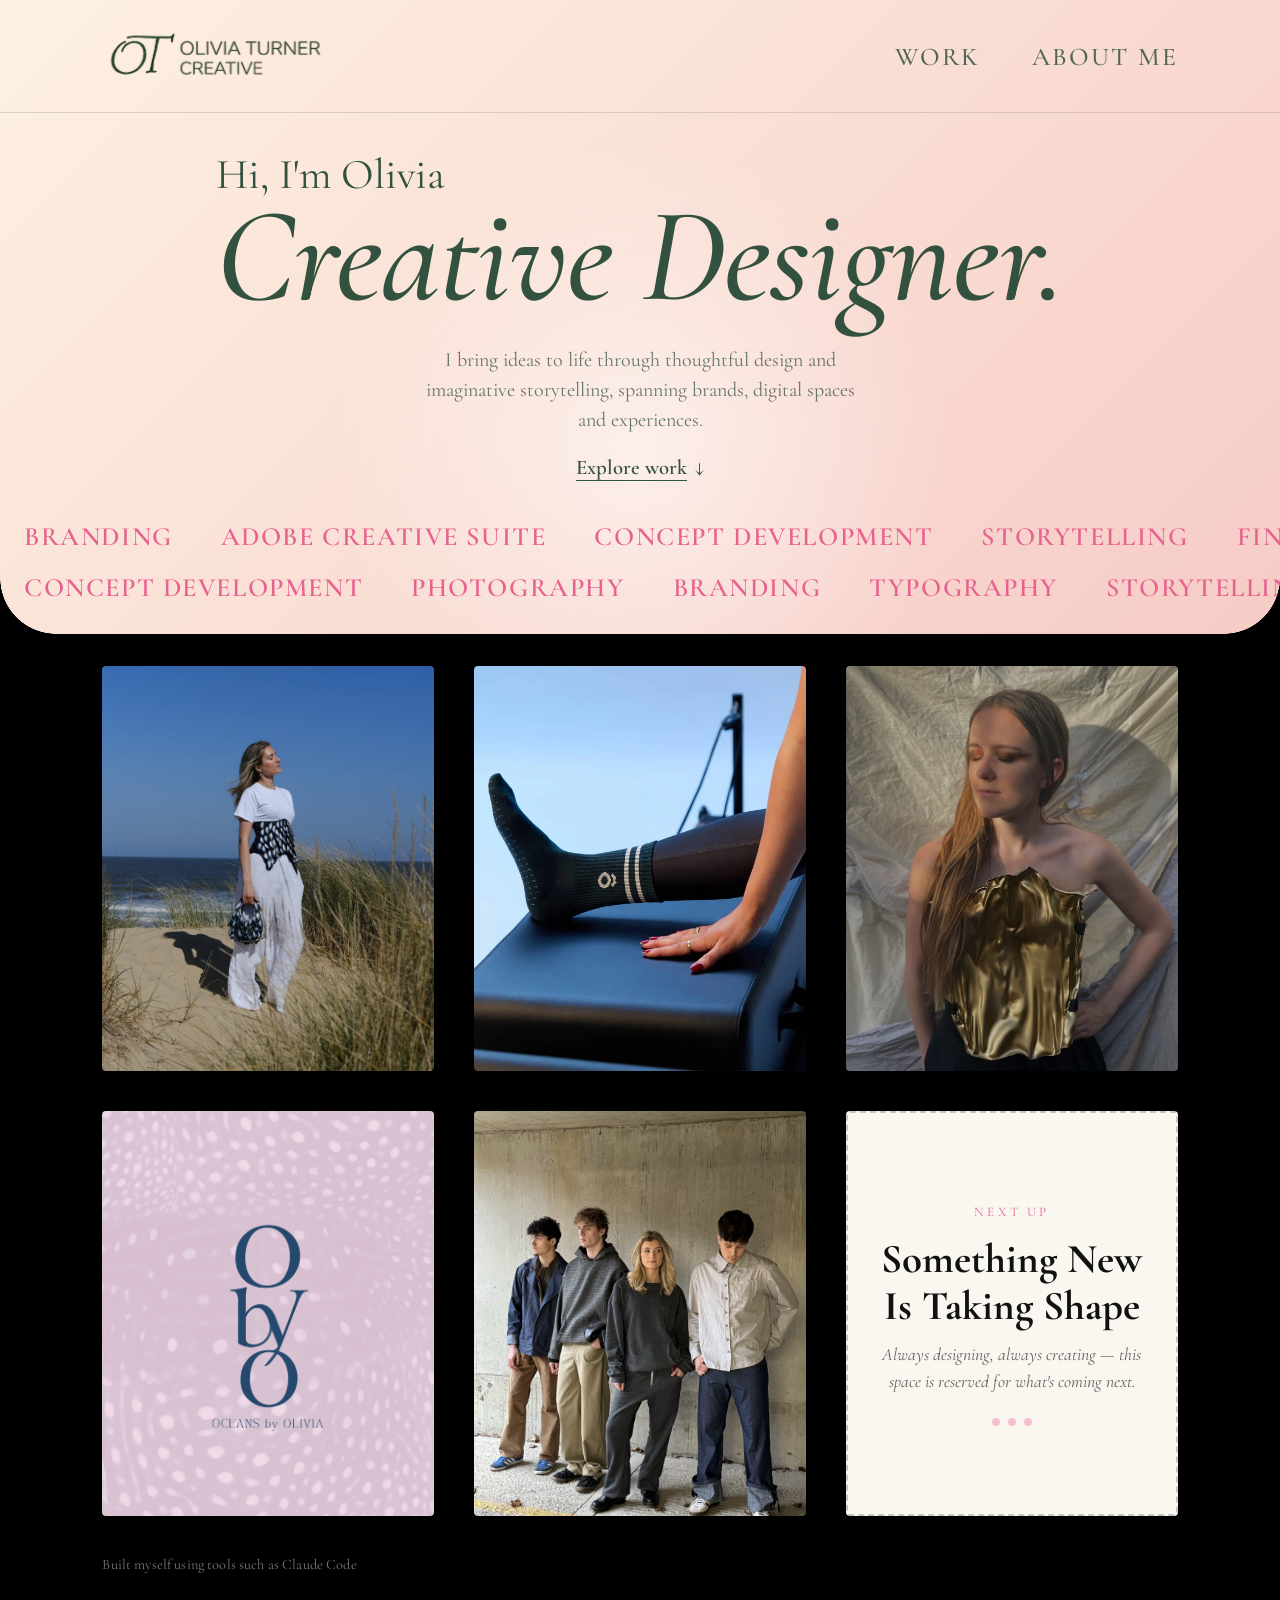
==== index.html @ 7ba1b846 "Tighten homepage spacing so the first row of work shows on load Hero sizes to its content instead of" ====
<!DOCTYPE html>
<html lang="en">
<head>
  <meta charset="UTF-8" />
  <meta name="viewport" content="width=device-width, initial-scale=1.0" />
  <title>Olivia Turner - Portfolio</title>
  <link rel="preconnect" href="https://fonts.googleapis.com" />
  <link rel="preconnect" href="https://fonts.gstatic.com" crossorigin />
  <link
    href="https://fonts.googleapis.com/css2?family=Cormorant+Garamond:ital,wght@0,400;0,500;0,600;1,500&display=swap"
    rel="stylesheet"
  />
  <link rel="stylesheet" href="css/style.css" />
</head>
<body>

  <div class="bg-glow" aria-hidden="true"></div>

  <header class="site-header">
    <img class="site-logo" src="logo.png" alt="Olivia Turner" />
    <nav class="site-nav">
      <a href="#projects">Work</a>
      <a href="about.html">About Me</a>
    </nav>
  </header>

  <section class="bio">
    <div class="bio-heading">
      <h2 class="bio-eyebrow">Hi, I'm Olivia</h2>
      <h1 class="bio-name">Creative Designer.</h1>
    </div>
    <p class="bio-text">
      I bring ideas to life through thoughtful design and imaginative
      storytelling, spanning brands, digital spaces and experiences.
    </p>
    <a class="bio-cta" href="#projects">
      <span class="bio-cta-label">Explore work</span>
      <span class="bio-cta-arrow" aria-hidden="true">↓</span>
    </a>
  </section>

  <section class="marquee-group" aria-hidden="true">
    <div class="marquee">
      <div class="marquee-track">
        <span>Branding</span>
        <span>Adobe Creative Suite</span>
        <span>Concept Development</span>
        <span>Storytelling</span>
        <span>Fine Art</span>
        <span>Graphic Design</span>
        <span>Photography</span>
        <span>AI Creative Tools</span>
        <span>Content Creation</span>
        <span>Typography</span>
      </div>
    </div>
    <div class="marquee">
      <div class="marquee-track marquee-track--reverse">
        <span>Concept Development</span>
        <span>Photography</span>
        <span>Branding</span>
        <span>Typography</span>
        <span>Storytelling</span>
        <span>Adobe Creative Suite</span>
        <span>Fine Art</span>
        <span>Content Creation</span>
        <span>Graphic Design</span>
        <span>AI Creative Tools</span>
      </div>
    </div>
  </section>

  <div class="dark-section">
    <section class="projects" id="projects">
      <button class="project-card" data-project="one">
        <div class="project-media cover-image" style="background-image: url('project_1_guardians_of_the_ocean/to_use/thumbnail.JPEG')"></div>
        <div class="project-card-info">
          <h2>Guardians of the Ocean</h2>
          <p class="project-card-tags">Fashion Design <span>Sustainable Materials</span></p>
        </div>
      </button>

      <button class="project-card" data-project="two">
        <div class="project-media cover-image" style="background-image: url('project_2_fold/photo-reformer.jpg')"></div>
        <div class="project-card-info">
          <h2>FÔLD</h2>
          <p class="project-card-tags">Branding <span>Product Design</span></p>
        </div>
      </button>

      <button class="project-card" data-project="three">
        <div class="project-media cover-image" style="background-image: url('Project 3 (Future of Femininity)/thumb.jpeg')"></div>
        <div class="project-card-info">
          <h2>Future of Femininity</h2>
          <p class="project-card-tags">Fashion Design <span>Innovation</span></p>
        </div>
      </button>

      <button class="project-card" data-project="four">
        <div class="project-media cover-image" style="background-image: url('Project 4 (OCEANS by OLIVIA)/Black and White Modern Initials Business Card - 1.png')"></div>
        <div class="project-card-info">
          <h2>OCEANS by OLIVIA</h2>
          <p class="project-card-tags">Branding <span>Marketing</span></p>
        </div>
      </button>

      <button class="project-card" data-project="five">
        <div class="project-media cover-image" style="background-image: url('Project 5 (Universal Works)/7.jpg')"></div>
        <div class="project-card-info">
          <h2>Universal Works</h2>
          <p class="project-card-tags">Collaboration <span>Menswear</span></p>
        </div>
      </button>

      <!-- Non-clickable teaser: signals new work is always on the way. -->
      <div class="project-card project-card--soon" aria-label="A new project is on the way">
        <div class="project-media project-soon-media">
          <div class="project-soon-content">
            <span class="project-soon-eyebrow">Next Up</span>
            <h2>Something New Is Taking Shape</h2>
            <p>Always designing, always creating — this space is reserved for what's coming next.</p>
            <div class="project-soon-dots" aria-hidden="true"><span></span><span></span><span></span></div>
          </div>
        </div>
      </div>
    </section>

    <p class="built-credit">Built myself using tools such as Claude Code</p>
  </div>

  <div class="case-study" id="modalOverlay" role="dialog" aria-modal="true" aria-labelledby="modalTitle">
    <div class="case-topbar">
      <a class="case-logo-link" href="#" id="caseLogoHome" aria-label="Back to homepage">
        <img class="case-logo" src="logo.png" alt="Olivia Turner" />
      </a>
      <div class="case-topbar-right">
        <nav class="site-nav">
          <a href="#projects" id="caseNavWork">Work</a>
          <a href="about.html" id="caseNavContact">About Me</a>
        </nav>
      </div>
    </div>

    <div class="case-scroll">
      <div class="case-hero" id="modalHero"></div>

      <div class="case-header">
        <h2 id="modalTitle"></h2>
        <p class="case-meta" id="modalMeta"></p>
        <p class="case-overview" id="modalDescription"></p>
      </div>

      <div class="case-gallery" id="modalGallery"></div>

      <div class="case-sections" id="caseSections"></div>

      <div class="case-story" id="caseStory"></div>
    </div>
  </div>

  <div class="lightbox" id="lightbox">
    <button class="lightbox-close" id="lightboxClose" aria-label="Close image">&times;</button>
    <button class="lightbox-nav lightbox-prev" id="lightboxPrev" aria-label="Previous image">&#8249;</button>
    <img class="lightbox-img" id="lightboxImg" src="" alt="" />
    <button class="lightbox-nav lightbox-next" id="lightboxNext" aria-label="Next image">&#8250;</button>
  </div>

  <script src="js/main.js"></script>
</body>
</html>
---- css/style.css ----
:root {
  --bg-start: #fdf1e2;
  --bg-end: #f5c6c2;
  --bg: #fbe3da;
  --fg: #33513f;
  --muted: #8a9182;
  --accent: #33513f;
  --marquee-color: #e8628f;
  --card-bg: #fffdf9;
  --about-line: #c96ca4; /* matched to the pink shorts in me.JPEG */
}

* {
  box-sizing: border-box;
}

html {
  scroll-behavior: smooth;
}

body {
  margin: 0;
  padding: 0;
  background: linear-gradient(135deg, var(--bg-start), var(--bg-end)) fixed;
  color: var(--fg);
  font-family: "Cormorant Garamond", "Times New Roman", Georgia, serif;
  position: relative;
  overflow-x: hidden;
}

/* Reactive background glow */
.bg-glow {
  position: fixed;
  inset: 0;
  z-index: -1;
  pointer-events: none;
  background: radial-gradient(
    38vw circle at var(--mx, 50%) var(--my, 35%),
    rgba(255, 255, 255, 0.55),
    rgba(255, 255, 255, 0) 65%
  );
}

/* Header */
.site-header {
  display: flex;
  align-items: center;
  justify-content: space-between;
  padding: 1.5rem 8vw;
  border-bottom: 1px solid rgba(51, 81, 63, 0.18);
}

.site-logo {
  height: 4rem;
  width: auto;
  display: block;
  mix-blend-mode: multiply;
}

.site-nav {
  display: flex;
  align-items: center;
  gap: 3.25rem;
}

.site-nav a {
  color: var(--fg);
  text-decoration: none;
  font-size: 1.6rem;
  font-weight: 500;
  letter-spacing: 0.08em;
  text-transform: uppercase;
  opacity: 0.85;
  transition: opacity 0.2s ease;
}

.site-nav a:hover {
  opacity: 1;
}

/* Bio */
/* Sized to its content (not the full screen) so the work shows up sooner */
.bio {
  display: flex;
  flex-direction: column;
  align-items: center;
  text-align: center;
  padding: clamp(1.5rem, 4vh, 3rem) 8vw clamp(1.5rem, 3.5vh, 2.5rem);
}

.bio-heading {
  display: inline-flex;
  flex-direction: column;
  align-items: flex-start;
  text-align: left;
}

.bio-eyebrow {
  margin: 0;
  font-size: clamp(1.82rem, 3.64vw, 2.66rem);
  font-weight: 400;
  color: var(--fg);
}

.bio-name {
  font-size: clamp(4.5rem, min(10.5vw, 15vh), 11rem);
  font-weight: 500;
  font-style: italic;
  line-height: 0.95;
  letter-spacing: -0.01em;
  margin: -0.05em 0 0.5rem;
  color: var(--fg);
}

.bio-text {
  max-width: 46ch;
  font-size: 1.25rem;
  line-height: 1.5;
  color: var(--fg);
  opacity: 0.75;
  margin: 1rem auto 0;
}

/* "Explore work ↓" — underlined jump link down to the project grid */
.bio-cta {
  display: inline-flex;
  align-items: center;
  gap: 0.5rem;
  margin-top: 1.25rem;
  font-size: 1.3rem;
  font-weight: 600;
  color: var(--fg);
  text-decoration: none;
}

.bio-cta-label {
  text-decoration: underline;
  text-decoration-thickness: 1px;
  text-underline-offset: 0.3em;
}

.bio-cta-arrow {
  animation: arrow-bounce 2s ease-in-out infinite;
}

@keyframes arrow-bounce {
  0%, 100% {
    transform: translateY(0);
  }
  50% {
    transform: translateY(6px);
  }
}

.bio-cta:hover .bio-cta-label {
  text-decoration-thickness: 2px;
}

/* Marquee */
/* Sits above the dark section's corner pieces so the words stay on top */
.marquee-group {
  position: relative;
  z-index: 2;
  padding-bottom: 1.25rem;
}

.marquee {
  overflow: hidden;
  white-space: nowrap;
  padding: 0.6rem 0;
}

.marquee-track {
  display: inline-flex;
  width: max-content;
  animation: marquee 38s linear infinite;
}

.marquee-track--reverse {
  animation-name: marquee;
  animation-duration: 44s;
  animation-direction: reverse;
}

.marquee-track span {
  font-size: clamp(1.25rem, 2.2vw, 1.65rem);
  font-weight: 600;
  letter-spacing: 0.06em;
  text-transform: uppercase;
  padding: 0 1.5rem;
  color: var(--marquee-color);
}

.marquee-track span:not(:last-child)::after {
  display: none;
}

@keyframes marquee {
  from {
    transform: translateX(0);
  }
  to {
    transform: translateX(-50%);
  }
}

/* Dark section (everything beneath the marquee) */
.dark-section {
  --cap-radius: 56px;
  position: relative;
  background: #000;
  color: #f5f2ec;
}

/* Two black corner pieces just above the dark section give the pink area
   rounded bottom corners. The pink is the page background showing through,
   so there's no seam against the cursor glow. */
.dark-section::before,
.dark-section::after {
  content: "";
  position: absolute;
  top: calc(-1 * var(--cap-radius));
  width: var(--cap-radius);
  height: var(--cap-radius);
  pointer-events: none;
}

.dark-section::before {
  left: 0;
  background: radial-gradient(circle at 100% 0, transparent calc(var(--cap-radius) - 0.5px), #000 var(--cap-radius));
}

.dark-section::after {
  right: 0;
  background: radial-gradient(circle at 0 0, transparent calc(var(--cap-radius) - 0.5px), #000 var(--cap-radius));
}

/* Projects */
.projects {
  display: grid;
  grid-template-columns: repeat(3, 1fr);
  gap: 2.5rem;
  padding: 2rem 8vw 5rem;
}

/* Small credit line under the project grid (grid sits on a dark section) */
.built-credit {
  margin: -2.5rem 0 0;
  padding: 0 8vw 4rem;
  font-size: 0.9rem;
  letter-spacing: 0.01em;
  color: rgba(245, 242, 236, 0.5);
}

.project-card {
  appearance: none;
  background: none;
  border: none;
  padding: 0;
  font: inherit;
  color: inherit;
  text-align: left;
  cursor: pointer;
  position: relative;
}

.project-media {
  position: relative;
  height: 45vh;
  border-radius: 4px;
  overflow: hidden;
  transition: transform 0.3s ease;
}

.project-media::after {
  content: "";
  position: absolute;
  inset: 0;
  background: rgba(0, 0, 0, 0.5);
  opacity: 0;
  transition: opacity 0.3s ease;
}

.project-card:hover .project-media {
  transform: scale(1.02);
}

.project-card:hover .project-media::after {
  opacity: 1;
}

.project-card-info {
  position: absolute;
  inset: 0;
  display: flex;
  flex-direction: column;
  align-items: center;
  justify-content: center;
  text-align: center;
  padding: 1.5rem;
  opacity: 0;
  transform: translateY(10px);
  transition: opacity 0.3s ease, transform 0.3s ease;
  pointer-events: none;
}

.project-card:hover .project-card-info {
  opacity: 1;
  transform: translateY(0);
}

/* Touch devices (no mouse to hover, e.g. phones): the title + tags can't be
   revealed on hover, so show them — and their dark scrim — permanently. */
@media (hover: none) {
  .project-media::after {
    opacity: 1;
  }
  .project-card-info {
    opacity: 1;
    transform: translateY(0);
  }
}

.project-card-info h2 {
  margin: 0;
  font-size: clamp(1.8rem, 3.2vw, 2.6rem);
  line-height: 1.15;
  color: #fff;
}

.project-card-tags {
  margin: 0.6rem 0 0;
  font-size: 1.05rem;
  font-style: italic;
  color: rgba(255, 255, 255, 0.85);
}

.project-card-tags span {
  margin-left: 1.5rem;
}

.placeholder-media {
  background: repeating-linear-gradient(
    45deg,
    #1c1c1c,
    #1c1c1c 12px,
    #262626 12px,
    #262626 24px
  );
}

.cover-image {
  background-size: cover;
  background-position: center;
}

/* "Coming soon" teaser card — not clickable, always shows its message. */
.project-card--soon {
  cursor: default;
}

.project-soon-media {
  display: flex;
  align-items: center;
  justify-content: center;
  text-align: center;
  padding: 2rem;
  background: #faf6f0;
  border: 2px dashed rgba(0, 0, 0, 0.2);
}

/* Neutralise the hover behaviours the other cards use. */
.project-card--soon:hover .project-media {
  transform: none;
}
.project-soon-media::after {
  display: none;
}

.project-soon-content {
  max-width: 24rem;
}

.project-soon-eyebrow {
  display: inline-block;
  font-size: 0.82rem;
  letter-spacing: 0.24em;
  text-transform: uppercase;
  color: var(--marquee-color);
  margin-bottom: 1rem;
}

.project-soon-media h2 {
  margin: 0 0 0.75rem;
  font-size: clamp(1.8rem, 3.2vw, 2.6rem);
  line-height: 1.15;
  color: #111;
}

.project-soon-media p {
  margin: 0;
  font-size: 1.1rem;
  font-style: italic;
  line-height: 1.5;
  color: rgba(0, 0, 0, 0.6);
}

/* Gentle pulsing dots — a quiet "in progress" cue. */
.project-soon-dots {
  display: flex;
  justify-content: center;
  gap: 0.5rem;
  margin-top: 1.4rem;
}

.project-soon-dots span {
  width: 8px;
  height: 8px;
  border-radius: 50%;
  background: var(--marquee-color);
  opacity: 0.35;
  animation: soon-pulse 1.4s ease-in-out infinite;
}

.project-soon-dots span:nth-child(2) {
  animation-delay: 0.2s;
}
.project-soon-dots span:nth-child(3) {
  animation-delay: 0.4s;
}

@keyframes soon-pulse {
  0%,
  100% {
    opacity: 0.3;
    transform: translateY(0);
  }
  50% {
    opacity: 1;
    transform: translateY(-3px);
  }
}

/* Contact */
.contact {
  padding: 6rem 8vw 8rem;
}

.contact h2 {
  font-size: 1rem;
  text-transform: uppercase;
  letter-spacing: 0.1em;
  color: rgba(245, 242, 236, 0.6);
  margin: 0 0 1.5rem;
}

.contact-link {
  font-size: clamp(2rem, 6vw, 4rem);
  color: #fff;
  text-decoration: none;
  border-bottom: 2px solid #fff;
}

/* Case study (project detail takeover) */
.case-study {
  position: fixed;
  inset: 0;
  background: #000;
  z-index: 100;
  opacity: 0;
  visibility: hidden;
  transition: opacity 0.35s ease;
}

.case-study.open {
  opacity: 1;
  visibility: visible;
}

.case-scroll {
  height: 100%;
  overflow-y: auto;
  padding-top: 7.5rem;
  color: #f5f2ec;
}

.case-topbar {
  position: fixed;
  top: 0;
  left: 0;
  right: 0;
  display: flex;
  align-items: center;
  justify-content: space-between;
  padding: 1.5rem 8vw;
  background: rgba(0, 0, 0, 0.85);
  backdrop-filter: blur(6px);
  border-bottom: 1px solid rgba(245, 242, 236, 0.15);
  z-index: 10;
}

.case-logo-link {
  display: block;
  line-height: 0;
  cursor: pointer;
  transition: opacity 0.25s ease;
}

.case-logo-link:hover {
  opacity: 0.75;
}

.case-logo {
  height: 4rem;
  width: auto;
  display: block;
  filter: invert(1) brightness(1.6);
}

.case-topbar-right {
  display: flex;
  align-items: center;
  gap: 2rem;
}

.case-topbar .site-nav a {
  color: #f5f2ec;
}

.case-hero {
  height: 70vh;
  background-size: cover;
  background-position: center;
  transform: scale(1.06);
  transition: transform 1.1s ease;
}

.case-study.open .case-hero {
  transform: scale(1);
}

.case-header {
  max-width: 68ch;
  padding: 3.5rem 8vw 2.5rem;
}

.case-header h2 {
  font-size: clamp(2rem, 5vw, 3.25rem);
  margin: 0 0 0.75rem;
  letter-spacing: -0.01em;
  color: #f5f2ec;
}

.case-meta {
  margin: 0 0 1.5rem;
  font-size: 0.8rem;
  text-transform: uppercase;
  letter-spacing: 0.1em;
  color: rgba(245, 242, 236, 0.6);
}

.case-overview {
  margin: 0;
  font-size: 1.15rem;
  line-height: 1.6;
  color: rgba(245, 242, 236, 0.75);
}

/* Story layout (art-directed project breakdown) */
.case-story {
  padding: 0 8vw 6rem;
}

.case-story-row {
  margin-bottom: 2.5rem;
}

.case-story-row img {
  display: block;
  width: 100%;
  height: 100%;
  object-fit: cover;
  cursor: zoom-in;
}

.case-arch {
  border-radius: 32px;
  overflow: hidden;
}

/* Round the image itself too, so the arched corners stay visible even when an
   image is scaled down with `zoom` (a transform that insets the image inside
   its wrapper, leaving the wrapper's rounded corners in the empty margin). */
.case-arch img {
  border-radius: 32px;
}

/* Row: intro (title + tags + text on the left, image on the right) */
.case-story-intro {
  display: grid;
  grid-template-columns: 1fr 1.1fr;
  gap: 4vw;
  align-items: stretch;
  padding-top: 1.5rem;
}

.case-story-intro-text {
  display: flex;
  flex-direction: column;
  justify-content: space-between;
  height: 100%;
}

.case-story-intro-text h2 {
  font-size: clamp(2.7rem, 6.1vw, 4.4rem);
  margin: 0 0 1.25rem;
  letter-spacing: -0.01em;
  color: #f5f2ec;
}

.case-tags {
  display: flex;
  flex-wrap: wrap;
  gap: 0.75rem;
  margin-bottom: 1.5rem;
}

.case-tag {
  padding: 0.4rem 1.1rem;
  font-size: 0.85rem;
  border: 1px solid rgba(245, 242, 236, 0.4);
  border-radius: 999px;
  color: rgba(245, 242, 236, 0.85);
}

.case-story-intro-text p {
  margin: 0 0 1.5rem;
  font-size: 1.5rem;
  line-height: 1.6;
  color: rgba(245, 242, 236, 0.7);
}

.case-story-intro-text-bold {
  font-weight: 700;
  color: rgba(245, 242, 236, 0.9) !important;
}

/* Hero image stretches to exactly match the text column's height, so the
   title lines up with the top of the image and the last paragraph lines up
   with the bottom — consistent on every screen size and both projects. */
.case-story-intro-image {
  position: relative;
  align-self: stretch;
  min-height: 55vh;
}

.case-story-intro-image > a {
  position: absolute;
  inset: 0;
  display: block;
}

/* Row: pair (two images side by side) */
.case-story-pair {
  display: grid;
  grid-template-columns: 1fr 1fr;
  gap: 1.5rem;
}

.case-story-pair > div {
  height: 55vh;
}

.case-story-pair--tall > div {
  height: auto;
  aspect-ratio: 3 / 4;
}

/* Row: solo landscape image */
.case-story-solo {
  height: 60vh;
}

/* Row: flexible multi-column layout. Images size to their natural aspect and
   the columns top-align, so there's no letterbox/blank space and every column's
   top edge lines up. Match two images' heights by tuning their column "flex". */
.case-story-columns {
  display: grid;
  gap: 1.5rem;
  align-items: start;
}

.case-story-col {
  display: flex;
  flex-direction: column;
  gap: 1.5rem;
}

.case-story-col-cell > a {
  height: auto !important; /* override buildStoryImage's inline height:100% */
}

.case-story-columns .case-story-col-cell img {
  height: auto; /* natural aspect — no cover-crop, no letterboxing */
  object-fit: contain;
}

.case-story-col-text-wrap {
  flex: 1;
  display: flex;
  align-items: center;
  justify-content: center;
}

.case-story-col-text {
  margin: 0;
  padding: 0 0.25rem;
  text-align: center;
  font-size: 1.05rem;
  line-height: 1.7;
  color: rgba(245, 242, 236, 0.6);
}

/* Row: feature (explanatory text on the left, one important image on the
   right shown large at its natural aspect, text vertically centred beside it) */
.case-story-feature {
  display: grid;
  grid-template-columns: 1fr 1.1fr;
  gap: 4vw;
  align-items: center;
}

.case-story-feature-text {
  display: flex;
  flex-direction: column;
  gap: 1.25rem;
}

.case-story-feature-heading {
  font-size: clamp(1.6rem, 2.6vw, 2.3rem);
  line-height: 1.15;
  letter-spacing: -0.01em;
  color: #f5f2ec;
  margin: 0;
}

.case-story-feature-text p {
  font-size: 1.3rem;
  line-height: 1.6;
  color: rgba(245, 242, 236, 0.7);
  margin: 0;
}

.case-story-feature-image > a {
  display: block;
  height: auto !important; /* natural aspect, not the forced 100% */
}

.case-story-feature .case-story-feature-image img {
  height: auto;
  object-fit: contain;
}

/* Row: filler text spacer */
.case-story-text {
  max-width: 90ch;
  margin: 4rem auto;
  padding: 0 2rem;
  text-align: center;
  font-size: 1.2rem;
  font-style: italic;
  line-height: 1.7;
  color: rgba(245, 242, 236, 0.6);
}

.case-story-link {
  color: #e8628f;
  text-decoration: none;
  border-bottom: 1px solid rgba(232, 98, 143, 0.5);
  padding-bottom: 2px;
  font-style: normal;
  transition: color 0.2s ease, border-color 0.2s ease;
}

.case-story-link:visited {
  color: #e8628f;
}

.case-story-link:hover {
  color: #f083a6;
  border-color: #f083a6;
}

/* Row: inline, responsive YouTube embed */
.case-story-embed {
  display: flex;
  justify-content: center;
}

.case-embed-frame {
  position: relative;
  width: 100%;
  max-width: 960px;
  aspect-ratio: 16 / 9;
}

.case-embed-frame iframe {
  position: absolute;
  inset: 0;
  width: 100%;
  height: 100%;
  border: 0;
  display: block;
}

/* Row: looping video with its black background blended out to transparent */
.case-story-video {
  position: relative;
  display: flex;
  justify-content: center;
}

.case-story-video video {
  position: relative;
  z-index: 1;
  display: block;
  width: 100%;
  max-width: 495px;
  height: auto;
}

/* Decorative reformer springs in the blank space either side of the phone */
.case-story-springs {
  position: absolute;
  top: 0;
  bottom: 0;
  display: flex;
  flex-direction: column;
  justify-content: center;
  align-items: center;
  gap: 2.4rem;
  color: #f5f2ec;
  pointer-events: none;
  overflow: hidden;
}
.case-story-springs--left {
  left: 0;
  right: calc(50% + 275px);
}
.case-story-springs--right {
  right: 0;
  left: calc(50% + 275px);
}
.case-story-springs .spring {
  opacity: 0.15;
  animation: spring-breathe 6.5s ease-in-out infinite;
}
/* springs reach toward the phone: left ones grow rightward, right ones leftward */
.case-story-springs--left .spring {
  transform-origin: right center;
}
.case-story-springs--right .spring {
  transform-origin: left center;
}
@keyframes spring-breathe {
  0%,
  100% {
    transform: scaleX(0.9);
    opacity: 0.12;
  }
  50% {
    transform: scaleX(1.12);
    opacity: 0.2;
  }
}
@media (max-width: 860px) {
  .case-story-springs {
    display: none;
  }
}
@media (prefers-reduced-motion: reduce) {
  .case-story-springs .spring {
    animation: none;
  }
}

.case-gallery {
  display: grid;
  grid-template-columns: repeat(6, 1fr);
  grid-auto-rows: 12vw;
  gap: 0.75rem;
  padding: 0 8vw 6rem;
}

.case-gallery a {
  display: block;
  overflow: hidden;
  border-radius: 4px;
}

.case-gallery img {
  width: 100%;
  height: 100%;
  object-fit: cover;
  display: block;
  cursor: zoom-in;
  transition: transform 0.4s ease;
}

.case-gallery a:hover img {
  transform: scale(1.05);
}

.case-gallery a:nth-child(6n + 1) {
  grid-column: span 4;
  grid-row: span 2;
}

.case-gallery a:nth-child(6n + 2) {
  grid-column: span 2;
  grid-row: span 1;
}

.case-gallery a:nth-child(6n + 3) {
  grid-column: span 2;
  grid-row: span 1;
}

.case-gallery a:nth-child(6n + 4) {
  grid-column: span 3;
  grid-row: span 1;
}

.case-gallery a:nth-child(6n + 5) {
  grid-column: span 3;
  grid-row: span 2;
}

.case-gallery a:nth-child(6n + 6) {
  grid-column: span 6;
  grid-row: span 1;
}

/* Showcase sections (bento-style project breakdown) */
.case-sections {
  padding: 1rem 8vw 6rem;
}

.case-section {
  padding: 3.5rem 0;
  border-top: 1px solid rgba(245, 242, 236, 0.12);
}

.case-section:first-child {
  border-top: none;
}

.case-section-title {
  display: inline-block;
  margin: 0 0 1.25rem;
  padding: 0.4rem 1.1rem;
  font-size: 0.8rem;
  font-weight: 600;
  text-transform: uppercase;
  letter-spacing: 0.1em;
  color: #000;
  background: var(--marquee-color);
  border-radius: 999px;
}

.case-section-text {
  max-width: 60ch;
  margin: 0 0 2rem;
  font-size: 1.1rem;
  font-style: italic;
  line-height: 1.6;
  color: rgba(245, 242, 236, 0.65);
}

.case-bento {
  display: grid;
  grid-template-columns: repeat(6, 1fr);
  grid-auto-rows: 11vw;
  gap: 1rem;
}

.case-bento-item {
  display: block;
  grid-column: span 2;
  grid-row: span 1;
  overflow: hidden;
  border-radius: 18px;
  background: #f5f2ec;
  padding: clamp(0.9rem, 1.8vw, 1.75rem);
}

.case-bento-item img {
  width: 100%;
  height: 100%;
  object-fit: contain;
  display: block;
  cursor: zoom-in;
  transition: transform 0.4s ease;
}

.case-bento-item:hover img {
  transform: scale(1.04);
}

/* Full-bleed photographic tiles */
.case-bento-item--cover {
  padding: 0;
  background: #000;
}

.case-bento-item--cover img {
  object-fit: cover;
}

.case-bento-item:nth-child(5n + 1) {
  grid-column: span 4;
  grid-row: span 2;
}

.case-bento-item:nth-child(5n + 4) {
  grid-column: span 2;
  grid-row: span 2;
}

/* Lightbox */
.lightbox {
  position: fixed;
  inset: 0;
  background: rgba(0, 0, 0, 0.92);
  display: flex;
  align-items: center;
  justify-content: center;
  z-index: 200;
  opacity: 0;
  visibility: hidden;
  transition: opacity 0.25s ease;
}

.lightbox.open {
  opacity: 1;
  visibility: visible;
}

.lightbox-img {
  max-width: 88vw;
  max-height: 85vh;
  object-fit: contain;
  border-radius: 2px;
}

.lightbox-close,
.lightbox-nav {
  position: fixed;
  border: none;
  background: rgba(255, 255, 255, 0.1);
  color: #fff;
  cursor: pointer;
  border-radius: 50%;
}

.lightbox-close {
  top: 1.5rem;
  right: 1.5rem;
  width: 2.5rem;
  height: 2.5rem;
  font-size: 1.4rem;
}

.lightbox-nav {
  top: 50%;
  transform: translateY(-50%);
  width: 3rem;
  height: 3rem;
  font-size: 1.75rem;
}

.lightbox-prev {
  left: 1.5rem;
}

.lightbox-next {
  right: 1.5rem;
}

/* Shorter laptop screens: slim the header so the first row of work fits */
@media (min-width: 701px) and (max-height: 820px) {
  .site-header {
    padding-top: 1rem;
    padding-bottom: 1rem;
  }

  .site-logo {
    height: 3.25rem;
  }
}

@media (max-width: 1000px) {
  .projects {
    grid-template-columns: repeat(2, 1fr);
  }

  /* Scale the hero word down so it stops overflowing on tablets. The
     desktop clamp has a 9rem floor that is far too large below ~1000px. */
  .bio-name {
    font-size: clamp(3.5rem, 10.5vw, 6.5rem);
  }

  .bio-text {
    font-size: 1.2rem;
  }
}

@media (max-width: 700px) {
  /* Make the Work / About Me nav clearer and easier to tap on phones */
  .site-header {
    padding: 1rem 5vw;
    gap: 0.75rem;
  }

  .site-logo {
    height: 2.5rem;
  }

  .site-nav {
    gap: 1rem;
    flex-shrink: 0;
  }

  .site-nav a {
    font-size: 1.2rem;
    font-weight: 700;
    letter-spacing: 0.04em;
    opacity: 1;
    white-space: nowrap;
  }

  /* Hero: shrink the headline so it fits within the viewport (it wraps
     onto two lines on phones), and tighten spacing. */
  .bio {
    padding: 2.5rem 6vw 2rem;
  }

  .bio-eyebrow {
    font-size: clamp(1.4rem, 6vw, 2rem);
  }

  .bio-name {
    font-size: clamp(3.25rem, 17vw, 6rem);
    margin-bottom: 1rem;
  }

  .bio-text {
    font-size: 1.1rem;
    margin-top: 1.25rem;
  }

  .bio-cta {
    font-size: 1.2rem;
    margin-top: 1.5rem;
  }

  .marquee {
    padding: 0.6rem 0;
  }

  .marquee-track span {
    padding: 0 1rem;
  }

  .dark-section {
    --cap-radius: 40px;
  }

  .projects {
    grid-template-columns: 1fr;
    padding: 1.5rem 6vw 3rem;
  }

  .case-hero {
    height: 40vh;
  }

  .case-header {
    padding: 2.5rem 6vw 2rem;
  }

  .case-gallery {
    grid-template-columns: repeat(2, 1fr);
    grid-auto-rows: 32vw;
    padding: 0 6vw 4rem;
  }

  .case-gallery a:nth-child(6n + 1),
  .case-gallery a:nth-child(6n + 5) {
    grid-column: span 2;
    grid-row: span 1;
  }

  .case-gallery a:nth-child(6n + 2),
  .case-gallery a:nth-child(6n + 3),
  .case-gallery a:nth-child(6n + 4),
  .case-gallery a:nth-child(6n + 6) {
    grid-column: span 1;
  }

  .case-topbar {
    padding: 1rem 6vw;
  }

  .case-topbar-right {
    gap: 1rem;
  }

  .case-topbar .site-nav {
    gap: 1.25rem;
  }

  .case-topbar .site-nav a {
    font-size: 0.85rem;
  }

  .case-scroll {
    padding-top: 6rem;
  }

  .case-story {
    padding: 0 6vw 4rem;
  }

  .case-story-intro {
    grid-template-columns: 1fr;
    gap: 2rem;
  }

  .case-story-intro-text {
    height: auto;
  }

  .case-story-intro-image {
    height: 45vh;
    min-height: 0;
    order: -1;
  }

  .case-story-pair {
    grid-template-columns: 1fr;
    gap: 1rem;
  }

  .case-story-pair > div {
    height: 40vh;
  }

  .case-story-pair--tall > div {
    height: auto;
    aspect-ratio: 3 / 4;
  }

  .case-story-solo {
    height: 35vh;
  }

  .case-story-columns {
    grid-template-columns: 1fr !important;
    gap: 1rem;
  }

  .case-story-feature {
    grid-template-columns: 1fr;
    gap: 1.5rem;
  }

  .case-story-feature-image {
    order: -1;
  }

  .case-story-col {
    transform: none !important;
  }

  .case-arch {
    border-radius: 20px;
  }

  .case-sections {
    padding: 1rem 6vw 4rem;
  }

  .case-bento {
    grid-template-columns: repeat(2, 1fr);
    grid-auto-rows: 38vw;
  }

  .case-bento-item,
  .case-bento-item:nth-child(5n + 1),
  .case-bento-item:nth-child(5n + 4) {
    grid-column: span 1;
    grid-row: span 1;
  }

  .lightbox-nav {
    width: 2.5rem;
    height: 2.5rem;
    font-size: 1.4rem;
  }
}

/* Extra-small phones: keep the header on one line and the hero readable */
@media (max-width: 400px) {
  .site-header {
    padding: 0.9rem 4vw;
    gap: 0.5rem;
  }

  .site-logo {
    height: 2rem;
  }

  .site-nav {
    gap: 0.6rem;
  }

  .site-nav a {
    font-size: 0.95rem;
    letter-spacing: 0.02em;
  }

  .bio-name {
    font-size: clamp(2.75rem, 16vw, 4.5rem);
  }

  .bio-text {
    font-size: 1.05rem;
  }
}

/* ─────────────────────────────────────────────────────────────
   About Me page
   ───────────────────────────────────────────────────────────── */
.site-nav a.is-current {
  border-bottom: 2px solid var(--fg);
  padding-bottom: 2px;
}

/* Hero photo with the interactive story line drawn over it */
.about-hero {
  position: relative;
  width: 100%;
  height: 82vh;
  min-height: 520px;
  overflow: hidden;
}

.about-hero-photo {
  position: absolute;
  inset: 0;
  background:
    url("../me.JPEG") center 42% / cover no-repeat,
    linear-gradient(135deg, #efd9c6, #e7bfb4);
}

.about-wave {
  position: absolute;
  inset: 0;
  width: 100%;
  height: 100%;
  pointer-events: none;
}

.about-wave path {
  fill: none;
  stroke: var(--about-line);
  stroke-width: 3;
  stroke-linecap: round;
  stroke-linejoin: round;
  filter: drop-shadow(0 2px 6px rgba(0, 0, 0, 0.2));
}

/* "Start here :)" cue, top-right, pointing to where the line begins */
.about-start {
  position: absolute;
  top: 7%;
  right: 6%;
  display: flex;
  align-items: center;
  gap: 0.6rem;
  color: #fff;
  font-size: clamp(1.4rem, 2.4vw, 2rem);
  font-weight: 600;
  font-style: italic;
  letter-spacing: 0.01em;
  text-shadow: 0 1px 6px rgba(0, 0, 0, 0.35);
}

.about-start-arrow {
  width: clamp(46px, 5vw, 72px);
  height: auto;
  filter: drop-shadow(0 1px 4px rgba(0, 0, 0, 0.35));
}

/* Invisible hover zones that sit on the line (no visible dots) */
.about-dots {
  position: absolute;
  inset: 0;
  pointer-events: none;
}

/* Zero-size point anchored exactly on the line; everything positions from it */
.about-dot {
  position: absolute;
  width: 0;
  height: 0;
}

.about-dot-hit {
  position: absolute;
  left: 0;
  top: 0;
  transform: translate(-50%, -50%);
  width: 134px;
  height: 134px;
  border-radius: 50%;
  cursor: pointer;
  pointer-events: auto;
}

/* Thin leader line connecting the line to its label box (as in ab3) */
.about-dot::before {
  content: "";
  position: absolute;
  left: 0;
  width: 2px;
  height: 45px;
  background: var(--about-line);
  transform: translateX(-50%) scaleY(0);
  opacity: 0;
  transition: opacity 0.2s ease, transform 0.2s ease;
}

.about-dot--top::before {
  bottom: 0;
  transform-origin: bottom;
}

.about-dot--bottom::before {
  top: 0;
  transform-origin: top;
}

.about-dot:hover::before {
  opacity: 1;
  transform: translateX(-50%) scaleY(1);
}

/* Black label box with warm cream text */
.about-dot-label {
  position: absolute;
  left: 0;
  transform: translateX(-50%) translateY(6px);
  width: max-content;
  max-width: 15rem;
  text-align: center;
  line-height: 1.25;
  background: #111;
  color: #f3e6cf;
  padding: 0.95rem 1.6rem;
  border-radius: 5px;
  font-size: 2rem;
  font-weight: 600;
  letter-spacing: 0.01em;
  box-shadow: 0 10px 28px rgba(0, 0, 0, 0.3);
  opacity: 0;
  pointer-events: none;
  transition: opacity 0.2s ease, transform 0.2s ease;
}

.about-dot-label--top {
  bottom: 48px;
}

.about-dot-label--bottom {
  top: 48px;
}

.about-dot:hover .about-dot-label {
  opacity: 1;
  transform: translateX(-50%) translateY(0);
}

/* Auto-revealed state (used on touch devices, driven by js in sequence) —
   mirrors the hover reveal so a phone shows the same line-following effect. */
.about-dot.is-revealed::before {
  opacity: 1;
  transform: translateX(-50%) scaleY(1);
}

.about-dot.is-revealed .about-dot-label {
  opacity: 1;
  transform: translateX(-50%) translateY(0);
}

/* Touch/small-screen fallback for the hover-only hero traits. Hidden by
   default (desktop uses the interactive line); revealed as chips below. */
.about-traits {
  display: none;
  margin: 0;
}

/* Intro text */
.about-intro {
  max-width: none;
  margin: 0 auto;
  padding: 6rem 8vw 5rem;
}

.about-intro h1 {
  font-size: clamp(2.6rem, 6vw, 4.2rem);
  font-weight: 600;
  margin: 0 0 1.5rem;
}

.about-intro p {
  font-size: 1.9rem;
  line-height: 1.7;
  color: var(--fg);
  margin: 0 0 1.6rem;
}

/* Let's Connect — dark closing block (echoes the site's dark sections) */
.about-connect {
  background: #000;
  color: #f5f2ec;
  padding: 6rem 8vw 8rem;
}

.about-connect-lead {
  font-size: clamp(1.6rem, 3vw, 2.4rem);
  margin: 0;
  color: rgba(245, 242, 236, 0.75);
  font-style: italic;
}

.about-connect h2 {
  font-size: clamp(2.6rem, 7vw, 5rem);
  font-weight: 600;
  margin: 0.2rem 0 2.5rem;
}

.about-connect-links {
  display: flex;
  flex-wrap: wrap;
  align-items: center;
  gap: 2.5rem;
}

.about-connect-link {
  display: inline-flex;
  align-items: center;
  gap: 0.7rem;
  color: #fff;
  text-decoration: none;
  font-size: 1.5rem;
  border-bottom: 2px solid transparent;
  transition: border-color 0.2s ease;
}

.about-connect-link:hover {
  border-bottom-color: #fff;
}

.about-connect-link svg {
  width: 1.9rem;
  height: 1.9rem;
  flex-shrink: 0;
}

@media (max-width: 700px) {
  .about-hero {
    height: 52vh;
    min-height: 340px;
  }

  .about-start {
    top: 5%;
    font-size: 1.2rem;
  }

  .about-dot-label {
    font-size: 1.5rem;
  }

  .about-intro {
    padding: 3.5rem 6vw 3rem;
  }

  .about-intro h1 {
    font-size: clamp(2.2rem, 9vw, 3.2rem);
  }

  .about-intro p {
    font-size: 1.25rem;
    line-height: 1.65;
  }

  .about-connect {
    padding: 4rem 6vw 6rem;
  }

  .about-connect-links {
    gap: 1.25rem;
  }

  .about-connect-link {
    font-size: 1.3rem;
  }
}

/* Narrow, mouse-driven windows (a desktop browser shrunk small): the hover
   line still works but is cramped, so fall back to a simple chip list. Touch
   devices are handled separately below, so exclude them here. */
@media (max-width: 700px) {
  html:not(.is-touch) .about-hero .about-start {
    display: none;
  }

  html:not(.is-touch) .about-dots {
    display: none;
  }

  html:not(.is-touch) .about-traits {
    display: flex;
    flex-wrap: wrap;
    justify-content: center;
    gap: 0.6rem;
    max-width: 640px;
    margin: 2.25rem auto -1rem;
    padding: 0 6vw;
    list-style: none;
  }

  html:not(.is-touch) .about-traits li {
    padding: 0.4rem 1.05rem;
    font-size: 1.05rem;
    color: var(--about-line);
    border: 1px solid var(--about-line);
    border-radius: 999px;
    white-space: nowrap;
  }
}

/* Touch devices (phones): no mouse to hover, so js auto-plays the labels along
   the line in sequence. Keep the line + dots, drop the "Start here" hint and
   the chip fallback, and stop the invisible hit zones grabbing taps. */
html.is-touch .about-hero .about-start {
  display: none;
}

html.is-touch .about-traits {
  display: none;
}

html.is-touch .about-dot-hit {
  pointer-events: none;
}

/* Taller hero + smaller label boxes on touch so the auto-revealed words have
   room above/below the line instead of clipping against the hero edges. */
html.is-touch .about-hero {
  height: 64vh;
  min-height: 500px;
}

html.is-touch .about-dot-label {
  font-size: 1.15rem;
  padding: 0.6rem 1rem;
  max-width: 12rem;
}

@media (max-width: 400px) {
  .about-connect-link {
    font-size: 1.15rem;
  }

  .about-traits li {
    font-size: 0.95rem;
    padding: 0.35rem 0.85rem;
  }
}
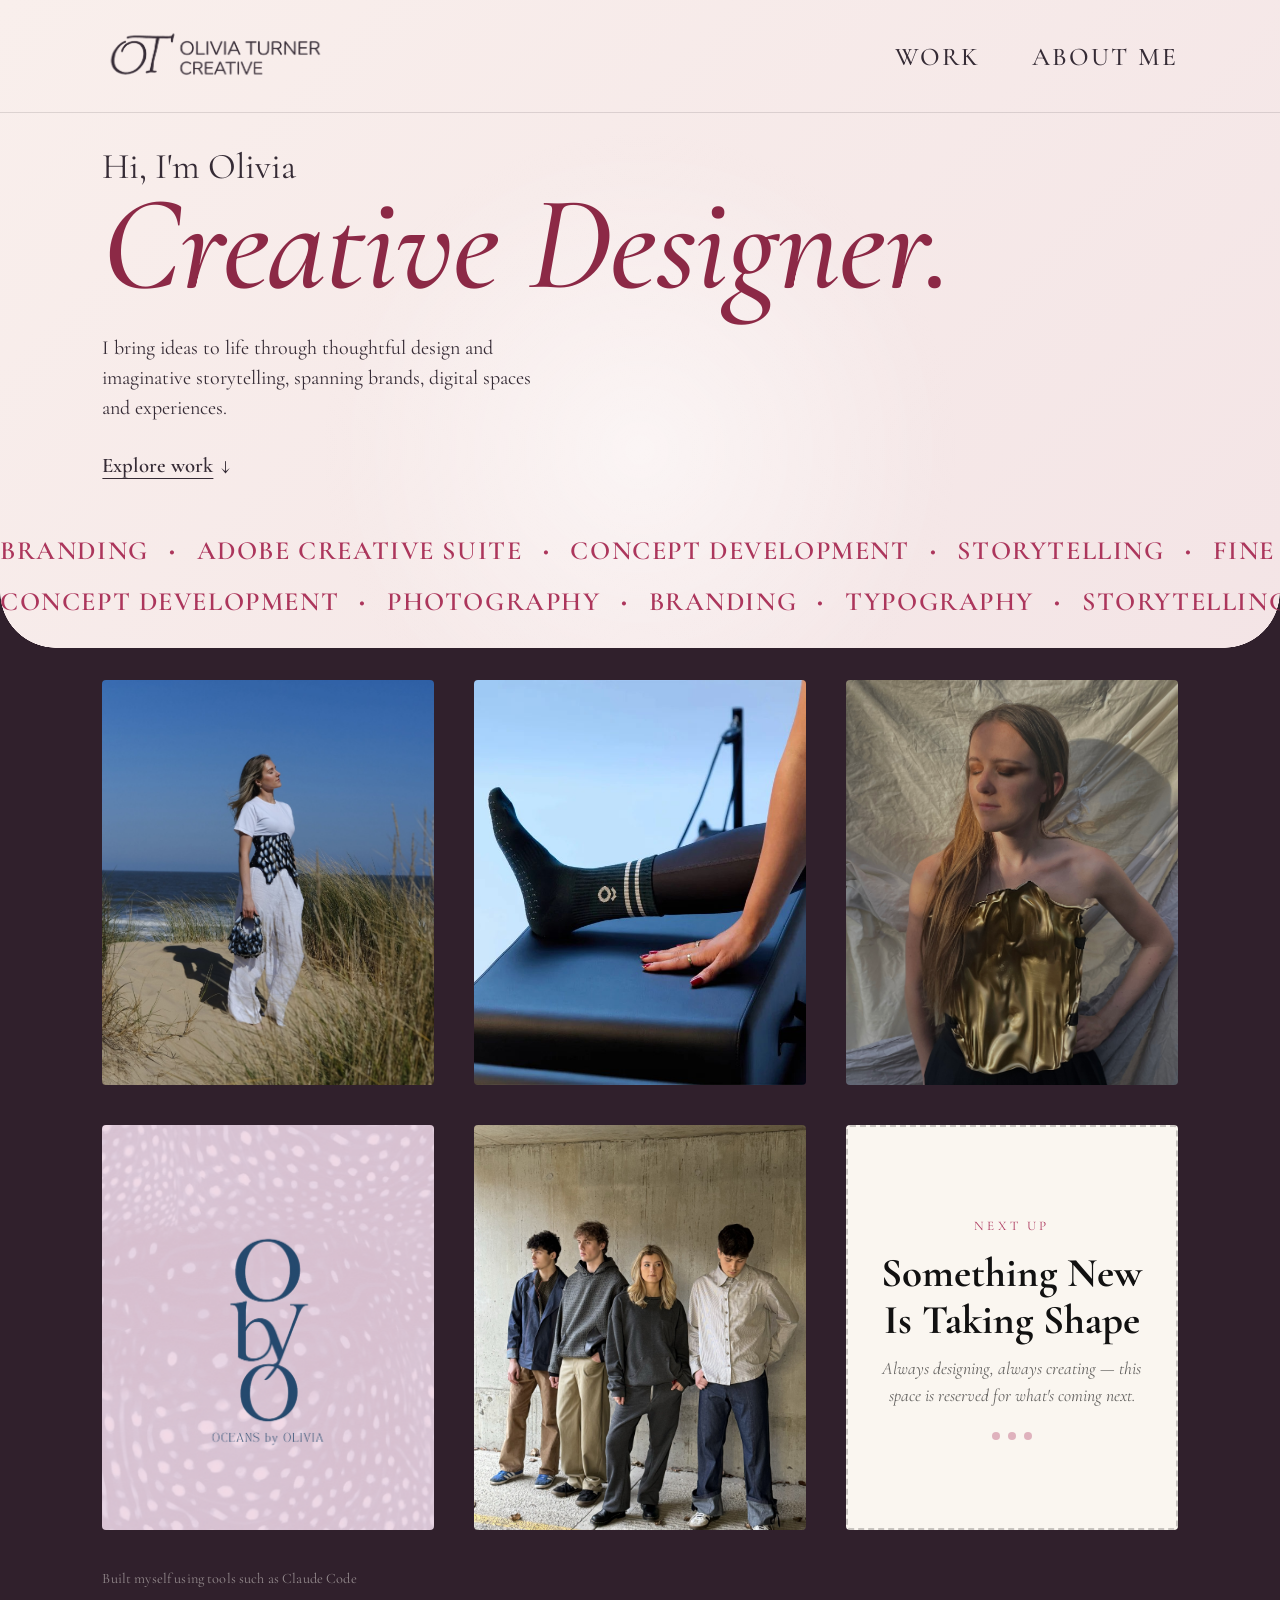
==== commit f8c557b5: "Apply blush, burgundy, raspberry and deep plum palette to homepage Adds a plum recolour of the logo " ====
--- a/index.html
+++ b/index.html
@@ -12,12 +12,12 @@
   />
   <link rel="stylesheet" href="css/style.css" />
 </head>
-<body>
+<body class="home">
 
   <div class="bg-glow" aria-hidden="true"></div>
 
   <header class="site-header">
-    <img class="site-logo" src="logo.png" alt="Olivia Turner" />
+    <img class="site-logo" src="logo-plum.png" alt="Olivia Turner" />
     <nav class="site-nav">
       <a href="#projects">Work</a>
       <a href="about.html">About Me</a>
--- a/css/style.css
+++ b/css/style.css
@@ -8,6 +8,43 @@
   --marquee-color: #e8628f;
   --card-bg: #fffdf9;
   --about-line: #c96ca4; /* matched to the pink shorts in me.JPEG */
+}
+
+/* Homepage palette: blush background, burgundy headline, plum-charcoal
+   supporting text, raspberry skills and a deep plum project section.
+   Scoped to the homepage so the About page keeps its own colours. */
+body.home {
+  --bg-start: #f9efec;
+  --bg-end: #f3e3e5;
+  --fg: #352b35;
+  --heading: #8c2946;
+  --marquee-color: #ac365c;
+  --section-bg: #30202c;
+}
+
+body.home .site-header {
+  border-bottom-color: rgba(53, 43, 53, 0.14);
+}
+
+/* logo-plum.png is already plum on transparent, so no blending needed */
+body.home .site-logo {
+  mix-blend-mode: normal;
+}
+
+body.home .site-nav a {
+  opacity: 1;
+}
+
+body.home .site-nav a:hover {
+  opacity: 0.7;
+}
+
+body.home .bio-name {
+  color: var(--heading);
+}
+
+body.home .bio-text {
+  opacity: 1;
 }
 
 * {
@@ -83,9 +120,13 @@
 .bio {
   display: flex;
   flex-direction: column;
-  align-items: center;
-  text-align: center;
-  padding: clamp(1.5rem, 4vh, 3rem) 8vw clamp(1.5rem, 3.5vh, 2.5rem);
+  align-items: flex-start;
+  text-align: left;
+  /* Same 8vw side padding as .projects, so the intro lines up with the grid */
+  /* Top trims a little on short screens to pay for the extra room below
+     "Explore work" (+12px short screens, up to +20px on tall ones). */
+  padding: clamp(1.25rem, 8vh - 2.5rem, 3rem) 8vw
+    calc(clamp(1.5rem, 3.5vh, 2.5rem) + clamp(12px, 1.8vh, 20px));
 }
 
 .bio-heading {
@@ -97,7 +138,7 @@
 
 .bio-eyebrow {
   margin: 0;
-  font-size: clamp(1.82rem, 3.64vw, 2.66rem);
+  font-size: clamp(1.55rem, 3.09vw, 2.26rem);
   font-weight: 400;
   color: var(--fg);
 }
@@ -118,7 +159,7 @@
   line-height: 1.5;
   color: var(--fg);
   opacity: 0.75;
-  margin: 1rem auto 0;
+  margin: 1rem 0 0;
 }
 
 /* "Explore work ↓" — underlined jump link down to the project grid */
@@ -126,7 +167,7 @@
   display: inline-flex;
   align-items: center;
   gap: 0.5rem;
-  margin-top: 1.25rem;
+  margin-top: calc(1.25rem + clamp(8px, 1.1vh, 12px));
   font-size: 1.3rem;
   font-weight: 600;
   color: var(--fg);
@@ -187,12 +228,20 @@
   font-weight: 600;
   letter-spacing: 0.06em;
   text-transform: uppercase;
-  padding: 0 1.5rem;
+  display: flex;
+  align-items: center;
   color: var(--marquee-color);
 }
 
-.marquee-track span:not(:last-child)::after {
-  display: none;
+/* Bullet after every word, including the last, so the loop point is
+   separated too. Its box is exactly the old 3rem gap, so each set keeps
+   the same width and the scroll speed is unchanged. */
+.marquee-track span::after {
+  content: "•";
+  display: inline-block;
+  width: 3rem;
+  text-align: center;
+  font-size: 0.7em;
 }
 
 @keyframes marquee {
@@ -208,13 +257,13 @@
 .dark-section {
   --cap-radius: 56px;
   position: relative;
-  background: #000;
+  background: var(--section-bg, #000);
   color: #f5f2ec;
 }
 
-/* Two black corner pieces just above the dark section give the pink area
-   rounded bottom corners. The pink is the page background showing through,
-   so there's no seam against the cursor glow. */
+/* Two corner pieces in the section colour, just above the dark section, give
+   the light area rounded bottom corners. The light colour is the page
+   background showing through, so there's no seam against the cursor glow. */
 .dark-section::before,
 .dark-section::after {
   content: "";
@@ -227,12 +276,12 @@
 
 .dark-section::before {
   left: 0;
-  background: radial-gradient(circle at 100% 0, transparent calc(var(--cap-radius) - 0.5px), #000 var(--cap-radius));
+  background: radial-gradient(circle at 100% 0, transparent calc(var(--cap-radius) - 0.5px), var(--section-bg, #000) var(--cap-radius));
 }
 
 .dark-section::after {
   right: 0;
-  background: radial-gradient(circle at 0 0, transparent calc(var(--cap-radius) - 0.5px), #000 var(--cap-radius));
+  background: radial-gradient(circle at 0 0, transparent calc(var(--cap-radius) - 0.5px), var(--section-bg, #000) var(--cap-radius));
 }
 
 /* Projects */
@@ -1142,11 +1191,11 @@
   /* Hero: shrink the headline so it fits within the viewport (it wraps
      onto two lines on phones), and tighten spacing. */
   .bio {
-    padding: 2.5rem 6vw 2rem;
+    padding: 2.5rem 6vw calc(2rem + 14px);
   }
 
   .bio-eyebrow {
-    font-size: clamp(1.4rem, 6vw, 2rem);
+    font-size: clamp(1.19rem, 5.1vw, 1.7rem);
   }
 
   .bio-name {
@@ -1161,15 +1210,15 @@
 
   .bio-cta {
     font-size: 1.2rem;
-    margin-top: 1.5rem;
+    margin-top: calc(1.5rem + 10px);
   }
 
   .marquee {
     padding: 0.6rem 0;
   }
 
-  .marquee-track span {
-    padding: 0 1rem;
+  .marquee-track span::after {
+    width: 2rem;
   }
 
   .dark-section {
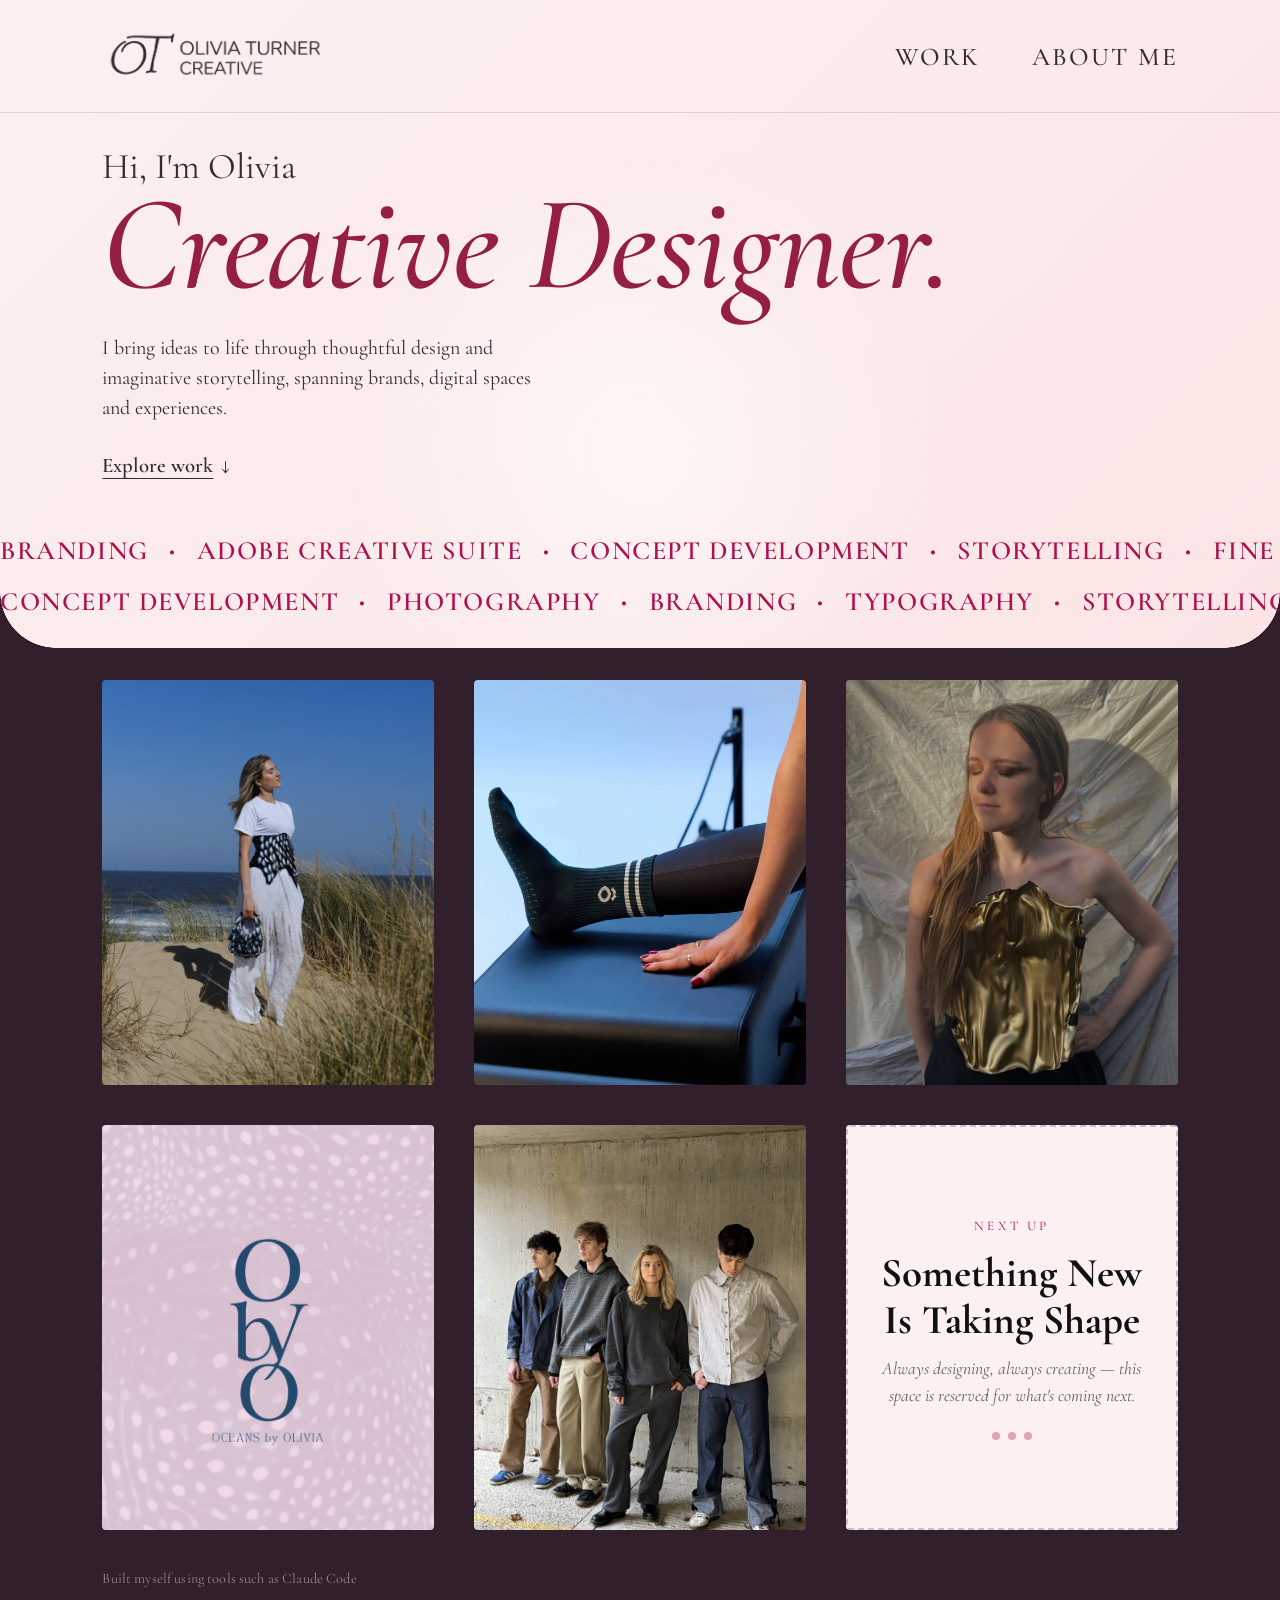
==== commit 1e25ad33: "Share blush, burgundy, raspberry and deep plum palette across homepage and About Palette moves to :r" ====
--- a/index.html
+++ b/index.html
@@ -12,7 +12,7 @@
   />
   <link rel="stylesheet" href="css/style.css" />
 </head>
-<body class="home">
+<body>
 
   <div class="bg-glow" aria-hidden="true"></div>
 
--- a/css/style.css
+++ b/css/style.css
@@ -1,50 +1,19 @@
+/* Shared palette for every page: blush background, burgundy headings,
+   plum-charcoal text, raspberry accents and deep plum dark sections. */
 :root {
-  --bg-start: #fdf1e2;
-  --bg-end: #f5c6c2;
-  --bg: #fbe3da;
-  --fg: #33513f;
-  --muted: #8a9182;
-  --accent: #33513f;
-  --marquee-color: #e8628f;
+  --bg-start: #fcf0f0;
+  --bg-mid: #fceaea;
+  --bg-end: #fbe3e4;
+  --bg: #fceaea;
+  --fg: #352b35;
+  --fg-line: rgba(53, 43, 53, 0.14);
+  --heading: #941f42;
+  --muted: #6e636d;
+  --accent: #b01050;
+  --marquee-color: #b01050;
+  --section-bg: #311f2b;
   --card-bg: #fffdf9;
-  --about-line: #c96ca4; /* matched to the pink shorts in me.JPEG */
-}
-
-/* Homepage palette: blush background, burgundy headline, plum-charcoal
-   supporting text, raspberry skills and a deep plum project section.
-   Scoped to the homepage so the About page keeps its own colours. */
-body.home {
-  --bg-start: #f9efec;
-  --bg-end: #f3e3e5;
-  --fg: #352b35;
-  --heading: #8c2946;
-  --marquee-color: #ac365c;
-  --section-bg: #30202c;
-}
-
-body.home .site-header {
-  border-bottom-color: rgba(53, 43, 53, 0.14);
-}
-
-/* logo-plum.png is already plum on transparent, so no blending needed */
-body.home .site-logo {
-  mix-blend-mode: normal;
-}
-
-body.home .site-nav a {
-  opacity: 1;
-}
-
-body.home .site-nav a:hover {
-  opacity: 0.7;
-}
-
-body.home .bio-name {
-  color: var(--heading);
-}
-
-body.home .bio-text {
-  opacity: 1;
+  --about-line: var(--accent);
 }
 
 * {
@@ -58,7 +27,7 @@
 body {
   margin: 0;
   padding: 0;
-  background: linear-gradient(135deg, var(--bg-start), var(--bg-end)) fixed;
+  background: linear-gradient(135deg, var(--bg-start), var(--bg-mid), var(--bg-end)) fixed;
   color: var(--fg);
   font-family: "Cormorant Garamond", "Times New Roman", Georgia, serif;
   position: relative;
@@ -84,14 +53,15 @@
   align-items: center;
   justify-content: space-between;
   padding: 1.5rem 8vw;
-  border-bottom: 1px solid rgba(51, 81, 63, 0.18);
-}
-
+  border-bottom: 1px solid var(--fg-line);
+}
+
+/* logo-plum.png is plum on transparent: no blend modes or filters, so the
+   artwork shows exactly #352B35 */
 .site-logo {
   height: 4rem;
   width: auto;
   display: block;
-  mix-blend-mode: multiply;
 }
 
 .site-nav {
@@ -107,12 +77,12 @@
   font-weight: 500;
   letter-spacing: 0.08em;
   text-transform: uppercase;
-  opacity: 0.85;
+  opacity: 1;
   transition: opacity 0.2s ease;
 }
 
 .site-nav a:hover {
-  opacity: 1;
+  opacity: 0.7;
 }
 
 /* Bio */
@@ -150,7 +120,7 @@
   line-height: 0.95;
   letter-spacing: -0.01em;
   margin: -0.05em 0 0.5rem;
-  color: var(--fg);
+  color: var(--heading);
 }
 
 .bio-text {
@@ -158,7 +128,6 @@
   font-size: 1.25rem;
   line-height: 1.5;
   color: var(--fg);
-  opacity: 0.75;
   margin: 1rem 0 0;
 }
 
@@ -414,7 +383,7 @@
   justify-content: center;
   text-align: center;
   padding: 2rem;
-  background: #faf6f0;
+  background: var(--bg-start);
   border: 2px dashed rgba(0, 0, 0, 0.2);
 }
 
@@ -1410,7 +1379,7 @@
   inset: 0;
   background:
     url("../me.JPEG") center 42% / cover no-repeat,
-    linear-gradient(135deg, #efd9c6, #e7bfb4);
+    linear-gradient(135deg, var(--bg-start), var(--bg-end));
 }
 
 .about-wave {
@@ -1506,7 +1475,7 @@
   transform: translateX(-50%) scaleY(1);
 }
 
-/* Black label box with warm cream text */
+/* Deep plum label box with blush text */
 .about-dot-label {
   position: absolute;
   left: 0;
@@ -1515,8 +1484,8 @@
   max-width: 15rem;
   text-align: center;
   line-height: 1.25;
-  background: #111;
-  color: #f3e6cf;
+  background: var(--section-bg);
+  color: var(--bg-start);
   padding: 0.95rem 1.6rem;
   border-radius: 5px;
   font-size: 2rem;
@@ -1571,6 +1540,7 @@
   font-size: clamp(2.6rem, 6vw, 4.2rem);
   font-weight: 600;
   margin: 0 0 1.5rem;
+  color: var(--heading);
 }
 
 .about-intro p {
@@ -1582,7 +1552,7 @@
 
 /* Let's Connect — dark closing block (echoes the site's dark sections) */
 .about-connect {
-  background: #000;
+  background: var(--section-bg);
   color: #f5f2ec;
   padding: 6rem 8vw 8rem;
 }
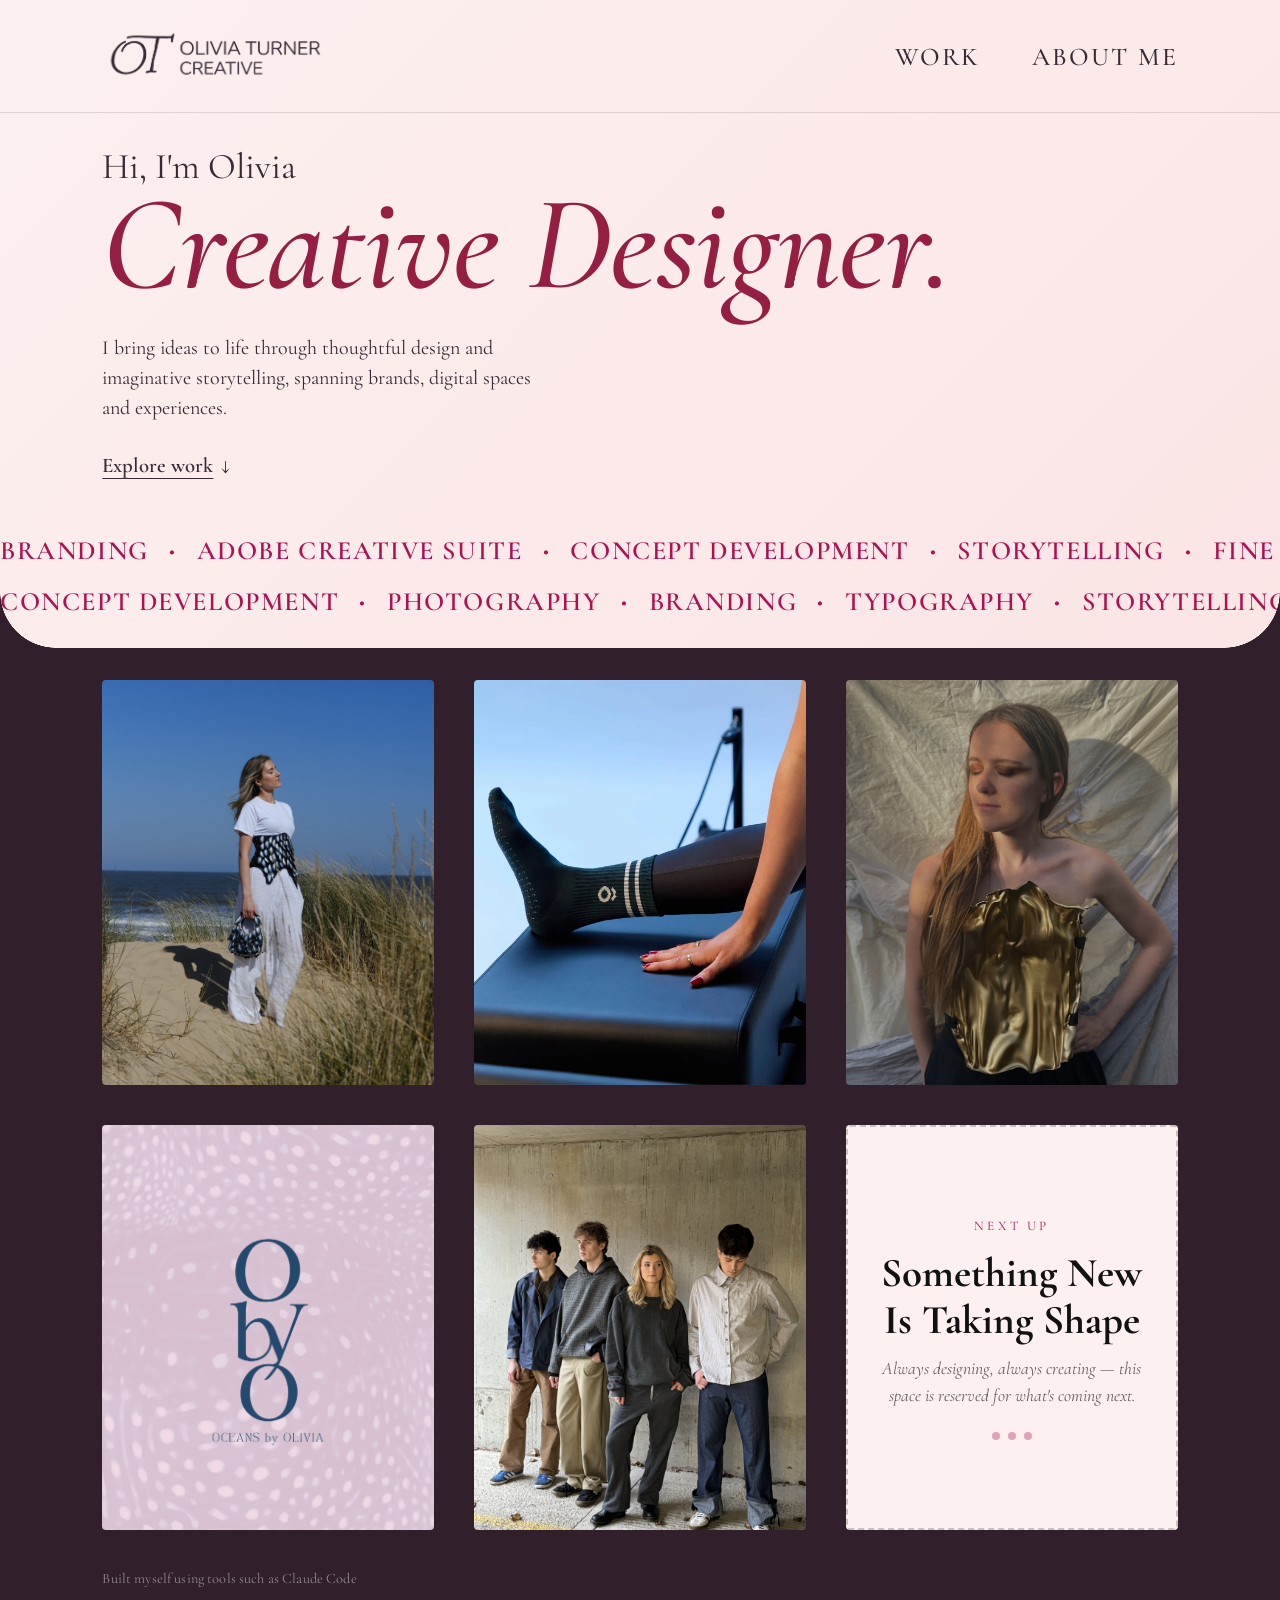
==== commit 5057e551: "Clip homepage cursor spotlight to the light intro and skills area The glow now lives inside a rounde" ====
--- a/index.html
+++ b/index.html
@@ -14,8 +14,6 @@
 </head>
 <body>
 
-  <div class="bg-glow" aria-hidden="true"></div>
-
   <header class="site-header">
     <img class="site-logo" src="logo-plum.png" alt="Olivia Turner" />
     <nav class="site-nav">
@@ -23,6 +21,10 @@
       <a href="about.html">About Me</a>
     </nav>
   </header>
+
+  <!-- Light intro + skills area; the cursor spotlight is clipped to it -->
+  <div class="hero-light">
+  <div class="hero-glow" aria-hidden="true"></div>
 
   <section class="bio">
     <div class="bio-heading">
@@ -69,6 +71,7 @@
       </div>
     </div>
   </section>
+  </div>
 
   <div class="dark-section">
     <section class="projects" id="projects">
--- a/css/style.css
+++ b/css/style.css
@@ -167,6 +167,35 @@
 }
 
 /* Marquee */
+/* Homepage light area (intro + skills). Rounded, clipped box so the cursor
+   spotlight can't reach the header, the dark section or project images.
+   Transparent, so the page's blush gradient still shows through. */
+.hero-light {
+  --cap-radius: 56px;
+  position: relative;
+  isolation: isolate;
+  overflow: hidden;
+  border-radius: 0 0 var(--cap-radius) var(--cap-radius);
+}
+
+.hero-glow {
+  position: absolute;
+  inset: 0;
+  z-index: -1;
+  pointer-events: none;
+  background: radial-gradient(
+    38vw circle at var(--gx, 50%) var(--gy, 35%),
+    rgba(255, 255, 255, 0.55),
+    rgba(255, 255, 255, 0) 65%
+  );
+  opacity: 0;
+  transition: opacity 0.45s ease;
+}
+
+.hero-light.is-lit .hero-glow {
+  opacity: 1;
+}
+
 /* Sits above the dark section's corner pieces so the words stay on top */
 .marquee-group {
   position: relative;
@@ -1190,7 +1219,8 @@
     width: 2rem;
   }
 
-  .dark-section {
+  .dark-section,
+  .hero-light {
     --cap-radius: 40px;
   }
 
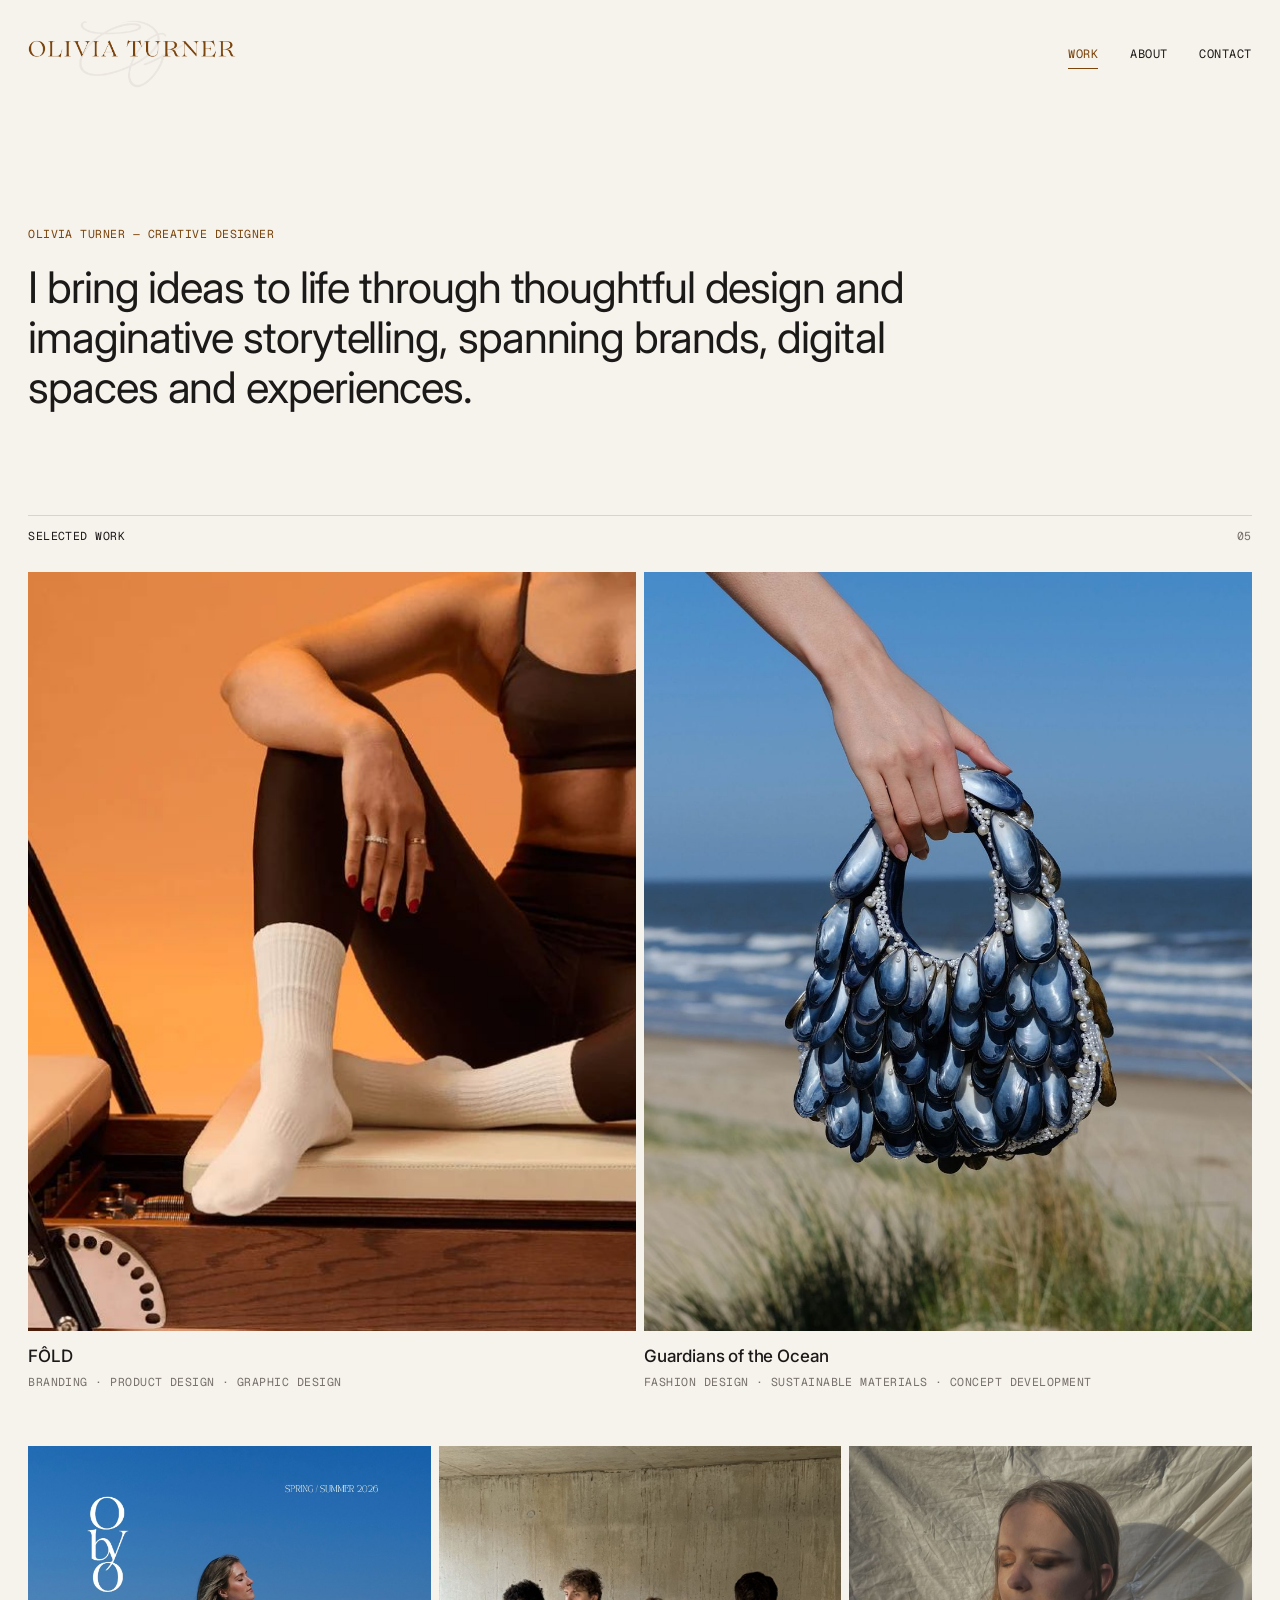
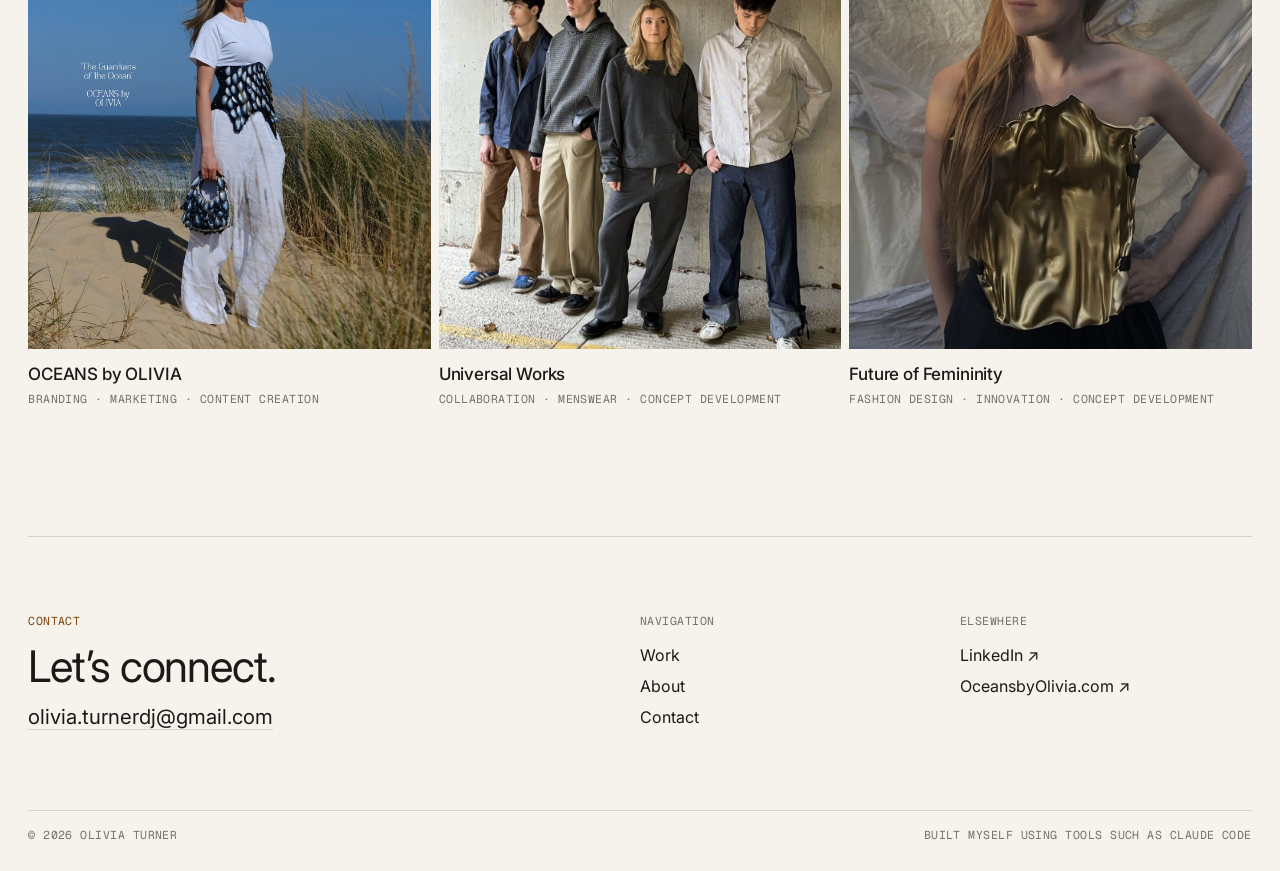
==== commit b46a3e39: "Redesign portfolio with separate, shareable project pages - New homepage: small brown wordmark logo," ====
--- a/index.html
+++ b/index.html
@@ -3,171 +3,131 @@
 <head>
   <meta charset="UTF-8" />
   <meta name="viewport" content="width=device-width, initial-scale=1.0" />
-  <title>Olivia Turner - Portfolio</title>
+  <title>Olivia Turner — Creative Designer</title>
+  <meta name="description" content="Portfolio of Olivia Turner, creative designer working across fashion, branding and visual storytelling." />
+  <link rel="canonical" href="https://oliviaturner.design/" />
+  <meta property="og:type" content="website" />
+  <meta property="og:site_name" content="Olivia Turner" />
+  <meta property="og:title" content="Olivia Turner — Creative Designer" />
+  <meta property="og:description" content="Portfolio of Olivia Turner, creative designer working across fashion, branding and visual storytelling." />
+  <meta property="og:url" content="https://oliviaturner.design/" />
+  <meta property="og:image" content="https://oliviaturner.design/covers/oceans-by-olivia.jpg" />
+  <meta name="twitter:card" content="summary_large_image" />
   <link rel="preconnect" href="https://fonts.googleapis.com" />
   <link rel="preconnect" href="https://fonts.gstatic.com" crossorigin />
-  <link
-    href="https://fonts.googleapis.com/css2?family=Cormorant+Garamond:ital,wght@0,400;0,500;0,600;1,500&display=swap"
-    rel="stylesheet"
-  />
+  <link href="https://fonts.googleapis.com/css2?family=Geist+Mono:wght@400;500&family=Inter:opsz,wght@14..32,300..600&display=swap" rel="stylesheet" />
   <link rel="stylesheet" href="css/style.css" />
 </head>
 <body>
 
   <header class="site-header">
-    <img class="site-logo" src="logo-plum.png" alt="Olivia Turner" />
-    <nav class="site-nav">
-      <a href="#projects">Work</a>
-      <a href="about.html">About Me</a>
+    <a class="site-logo" href="./" aria-label="Olivia Turner — home">
+      <img src="logo-olivia-turner.png" alt="Olivia Turner" width="735" height="240" />
+    </a>
+    <nav class="site-nav" aria-label="Main">
+      <a href="./#work" aria-current="page">Work</a>
+      <a href="about.html">About</a>
+      <a href="#contact">Contact</a>
     </nav>
   </header>
 
-  <!-- Light intro + skills area; the cursor spotlight is clipped to it -->
-  <div class="hero-light">
-  <div class="hero-glow" aria-hidden="true"></div>
+  <main>
+    <section class="intro wrap">
+      <p class="label label--accent">Olivia Turner — Creative Designer</p>
+      <h1 class="intro-heading">I bring ideas to life through thoughtful design and imaginative storytelling, spanning brands, digital spaces and experiences.</h1>
+    </section>
 
-  <section class="bio">
-    <div class="bio-heading">
-      <h2 class="bio-eyebrow">Hi, I'm Olivia</h2>
-      <h1 class="bio-name">Creative Designer.</h1>
-    </div>
-    <p class="bio-text">
-      I bring ideas to life through thoughtful design and imaginative
-      storytelling, spanning brands, digital spaces and experiences.
-    </p>
-    <a class="bio-cta" href="#projects">
-      <span class="bio-cta-label">Explore work</span>
-      <span class="bio-cta-arrow" aria-hidden="true">↓</span>
-    </a>
-  </section>
+    <section class="work wrap" id="work" aria-labelledby="workLabel">
+      <div class="section-head">
+        <h2 class="label" id="workLabel">Selected work</h2>
+        <span class="label label--muted">05</span>
+      </div>
+      <!-- Each cover links to its own page in work/<slug>/. Keep this order the
+           same as PROJECT_ORDER in js/projects.js. The first two covers
+           (class "cover--lead") are shown larger. Cover images live in covers/
+           — <slug>.jpg, plus <slug>-hover.jpg which fades in on mouse hover. -->
+      <div class="work-grid">
+        <a class="cover cover--lead" href="work/fold/">
+          <span class="cover-media">
+            <img src="covers/fold.jpg" alt="" />
+            <img class="cover-alt" src="covers/fold-hover.jpg" alt="" loading="lazy" />
+          </span>
+          <span class="cover-info">
+            <span class="cover-title">FÔLD</span>
+            <span class="label label--muted">Branding · Product Design · Graphic Design</span>
+          </span>
+        </a>
+        <a class="cover cover--lead" href="work/guardians-of-the-ocean/">
+          <span class="cover-media">
+            <img src="covers/guardians-of-the-ocean.jpg" alt="" />
+            <img class="cover-alt" src="covers/guardians-of-the-ocean-hover.jpg" alt="" loading="lazy" />
+          </span>
+          <span class="cover-info">
+            <span class="cover-title">Guardians of the Ocean</span>
+            <span class="label label--muted">Fashion Design · Sustainable Materials · Concept Development</span>
+          </span>
+        </a>
+        <a class="cover" href="work/oceans-by-olivia/">
+          <span class="cover-media">
+            <img src="covers/oceans-by-olivia.jpg" alt="" loading="lazy" style="object-position: 50% 0" />
+            <img class="cover-alt" src="covers/oceans-by-olivia-hover.jpg" alt="" loading="lazy" />
+          </span>
+          <span class="cover-info">
+            <span class="cover-title">OCEANS by OLIVIA</span>
+            <span class="label label--muted">Branding · Marketing · Content Creation</span>
+          </span>
+        </a>
+        <a class="cover" href="work/universal-works/">
+          <span class="cover-media">
+            <img src="covers/universal-works.jpg" alt="" loading="lazy" />
+            <img class="cover-alt" src="covers/universal-works-hover.jpg" alt="" loading="lazy" />
+          </span>
+          <span class="cover-info">
+            <span class="cover-title">Universal Works</span>
+            <span class="label label--muted">Collaboration · Menswear · Concept Development</span>
+          </span>
+        </a>
+        <a class="cover" href="work/future-of-femininity/">
+          <span class="cover-media">
+            <img src="covers/future-of-femininity.jpg" alt="" loading="lazy" />
+            <img class="cover-alt" src="covers/future-of-femininity-hover.jpg" alt="" loading="lazy" />
+          </span>
+          <span class="cover-info">
+            <span class="cover-title">Future of Femininity</span>
+            <span class="label label--muted">Fashion Design · Innovation · Concept Development</span>
+          </span>
+        </a>
+      </div>
+    </section>
+  </main>
 
-  <section class="marquee-group" aria-hidden="true">
-    <div class="marquee">
-      <div class="marquee-track">
-        <span>Branding</span>
-        <span>Adobe Creative Suite</span>
-        <span>Concept Development</span>
-        <span>Storytelling</span>
-        <span>Fine Art</span>
-        <span>Graphic Design</span>
-        <span>Photography</span>
-        <span>AI Creative Tools</span>
-        <span>Content Creation</span>
-        <span>Typography</span>
+  <footer class="site-footer" id="contact">
+    <div class="footer-main">
+      <div class="footer-contact">
+        <p class="label label--accent">Contact</p>
+        <h2 class="footer-heading">Let’s connect.</h2>
+        <a class="footer-email" href="mailto:olivia.turnerdj@gmail.com">olivia.turnerdj@gmail.com</a>
+      </div>
+      <div class="footer-col">
+        <p class="label label--muted">Navigation</p>
+        <ul>
+          <li><a href="./#work">Work</a></li>
+          <li><a href="about.html">About</a></li>
+          <li><a href="#contact">Contact</a></li>
+        </ul>
+      </div>
+      <div class="footer-col">
+        <p class="label label--muted">Elsewhere</p>
+        <ul>
+          <li><a href="https://www.linkedin.com/in/olivia-turner-design" target="_blank" rel="noopener">LinkedIn ↗</a></li>
+          <li><a href="https://oceansbyolivia.com" target="_blank" rel="noopener">OceansbyOlivia.com ↗</a></li>
+        </ul>
       </div>
     </div>
-    <div class="marquee">
-      <div class="marquee-track marquee-track--reverse">
-        <span>Concept Development</span>
-        <span>Photography</span>
-        <span>Branding</span>
-        <span>Typography</span>
-        <span>Storytelling</span>
-        <span>Adobe Creative Suite</span>
-        <span>Fine Art</span>
-        <span>Content Creation</span>
-        <span>Graphic Design</span>
-        <span>AI Creative Tools</span>
-      </div>
+    <div class="footer-bottom">
+      <span class="label label--muted">© 2026 Olivia Turner</span>
+      <span class="label label--muted">Built myself using tools such as Claude Code</span>
     </div>
-  </section>
-  </div>
-
-  <div class="dark-section">
-    <section class="projects" id="projects">
-      <button class="project-card" data-project="one">
-        <div class="project-media cover-image" style="background-image: url('project_1_guardians_of_the_ocean/to_use/thumbnail.JPEG')"></div>
-        <div class="project-card-info">
-          <h2>Guardians of the Ocean</h2>
-          <p class="project-card-tags">Fashion Design <span>Sustainable Materials</span></p>
-        </div>
-      </button>
-
-      <button class="project-card" data-project="two">
-        <div class="project-media cover-image" style="background-image: url('project_2_fold/photo-reformer.jpg')"></div>
-        <div class="project-card-info">
-          <h2>FÔLD</h2>
-          <p class="project-card-tags">Branding <span>Product Design</span></p>
-        </div>
-      </button>
-
-      <button class="project-card" data-project="three">
-        <div class="project-media cover-image" style="background-image: url('Project 3 (Future of Femininity)/thumb.jpeg')"></div>
-        <div class="project-card-info">
-          <h2>Future of Femininity</h2>
-          <p class="project-card-tags">Fashion Design <span>Innovation</span></p>
-        </div>
-      </button>
-
-      <button class="project-card" data-project="four">
-        <div class="project-media cover-image" style="background-image: url('Project 4 (OCEANS by OLIVIA)/Black and White Modern Initials Business Card - 1.png')"></div>
-        <div class="project-card-info">
-          <h2>OCEANS by OLIVIA</h2>
-          <p class="project-card-tags">Branding <span>Marketing</span></p>
-        </div>
-      </button>
-
-      <button class="project-card" data-project="five">
-        <div class="project-media cover-image" style="background-image: url('Project 5 (Universal Works)/7.jpg')"></div>
-        <div class="project-card-info">
-          <h2>Universal Works</h2>
-          <p class="project-card-tags">Collaboration <span>Menswear</span></p>
-        </div>
-      </button>
-
-      <!-- Non-clickable teaser: signals new work is always on the way. -->
-      <div class="project-card project-card--soon" aria-label="A new project is on the way">
-        <div class="project-media project-soon-media">
-          <div class="project-soon-content">
-            <span class="project-soon-eyebrow">Next Up</span>
-            <h2>Something New Is Taking Shape</h2>
-            <p>Always designing, always creating — this space is reserved for what's coming next.</p>
-            <div class="project-soon-dots" aria-hidden="true"><span></span><span></span><span></span></div>
-          </div>
-        </div>
-      </div>
-    </section>
-
-    <p class="built-credit">Built myself using tools such as Claude Code</p>
-  </div>
-
-  <div class="case-study" id="modalOverlay" role="dialog" aria-modal="true" aria-labelledby="modalTitle">
-    <div class="case-topbar">
-      <a class="case-logo-link" href="#" id="caseLogoHome" aria-label="Back to homepage">
-        <img class="case-logo" src="logo.png" alt="Olivia Turner" />
-      </a>
-      <div class="case-topbar-right">
-        <nav class="site-nav">
-          <a href="#projects" id="caseNavWork">Work</a>
-          <a href="about.html" id="caseNavContact">About Me</a>
-        </nav>
-      </div>
-    </div>
-
-    <div class="case-scroll">
-      <div class="case-hero" id="modalHero"></div>
-
-      <div class="case-header">
-        <h2 id="modalTitle"></h2>
-        <p class="case-meta" id="modalMeta"></p>
-        <p class="case-overview" id="modalDescription"></p>
-      </div>
-
-      <div class="case-gallery" id="modalGallery"></div>
-
-      <div class="case-sections" id="caseSections"></div>
-
-      <div class="case-story" id="caseStory"></div>
-    </div>
-  </div>
-
-  <div class="lightbox" id="lightbox">
-    <button class="lightbox-close" id="lightboxClose" aria-label="Close image">&times;</button>
-    <button class="lightbox-nav lightbox-prev" id="lightboxPrev" aria-label="Previous image">&#8249;</button>
-    <img class="lightbox-img" id="lightboxImg" src="" alt="" />
-    <button class="lightbox-nav lightbox-next" id="lightboxNext" aria-label="Next image">&#8250;</button>
-  </div>
-
-  <script src="js/main.js"></script>
+  </footer>
 </body>
 </html>
--- a/css/style.css
+++ b/css/style.css
@@ -1,1742 +1,814 @@
-/* Shared palette for every page: blush background, burgundy headings,
-   plum-charcoal text, raspberry accents and deep plum dark sections. */
+/* ─────────────────────────────────────────────────────────────────────────
+   Olivia Turner — portfolio
+   One stylesheet for every page: homepage, About and the project pages.
+   Palette: warm white background, near-black text, brown accents (logo colour).
+   Reuse these tokens rather than hard-coding colours.
+   ───────────────────────────────────────────────────────────────────────── */
 :root {
-  --bg-start: #fcf0f0;
-  --bg-mid: #fceaea;
-  --bg-end: #fbe3e4;
-  --bg: #fceaea;
-  --fg: #352b35;
-  --fg-line: rgba(53, 43, 53, 0.14);
-  --heading: #941f42;
-  --muted: #6e636d;
-  --accent: #b01050;
-  --marquee-color: #b01050;
-  --section-bg: #311f2b;
-  --card-bg: #fffdf9;
-  --about-line: var(--accent);
-}
-
-* {
+  --bg: #f6f2ec;          /* warm white */
+  --panel: #ede7de;       /* soft panel behind flats / cut-outs */
+  --fg: #1c1a19;          /* body text */
+  --muted: #77706b;       /* secondary text */
+  --line: rgba(28, 26, 25, 0.14);
+  --accent: #7b440b;      /* brown — matches the logo wordmark */
+
+  --gutter: clamp(16px, 2.2vw, 32px);
+  --gap: 8px;             /* space between images */
+  --max: 1680px;
+
+  --font: "Inter", system-ui, -apple-system, "Segoe UI", Roboto, sans-serif;
+  --mono: "Geist Mono", ui-monospace, SFMono-Regular, Menlo, monospace;
+}
+
+*,
+*::before,
+*::after {
   box-sizing: border-box;
 }
 
 html {
   scroll-behavior: smooth;
+  -webkit-text-size-adjust: 100%;
 }
 
 body {
   margin: 0;
-  padding: 0;
-  background: linear-gradient(135deg, var(--bg-start), var(--bg-mid), var(--bg-end)) fixed;
+  background: var(--bg);
   color: var(--fg);
-  font-family: "Cormorant Garamond", "Times New Roman", Georgia, serif;
-  position: relative;
+  font-family: var(--font);
+  font-size: 16px;
+  line-height: 1.55;
+  font-optical-sizing: auto;
+  -webkit-font-smoothing: antialiased;
   overflow-x: hidden;
 }
 
-/* Reactive background glow */
-.bg-glow {
-  position: fixed;
-  inset: 0;
-  z-index: -1;
-  pointer-events: none;
-  background: radial-gradient(
-    38vw circle at var(--mx, 50%) var(--my, 35%),
-    rgba(255, 255, 255, 0.55),
-    rgba(255, 255, 255, 0) 65%
-  );
-}
-
-/* Header */
+img,
+video,
+iframe {
+  display: block;
+  max-width: 100%;
+}
+
+a {
+  color: inherit;
+  text-decoration: none;
+}
+
+h1,
+h2,
+h3,
+p,
+dl,
+dd {
+  margin: 0;
+}
+
+:focus-visible {
+  outline: 2px solid var(--accent);
+  outline-offset: 3px;
+}
+
+/* Small uppercase mono labels used throughout (section names, categories). */
+.label {
+  font-family: var(--mono);
+  font-size: 11.5px;
+  font-weight: 400;
+  line-height: 1.4;
+  letter-spacing: 0.04em;
+  text-transform: uppercase;
+}
+.label--muted {
+  color: var(--muted);
+}
+.label--accent {
+  color: var(--accent);
+}
+
+.wrap {
+  width: 100%;
+  max-width: var(--max);
+  margin: 0 auto;
+  padding: 0 var(--gutter);
+}
+
+/* ─────────────────────────────── Header */
 .site-header {
+  position: sticky;
+  top: 0;
+  z-index: 50;
   display: flex;
   align-items: center;
   justify-content: space-between;
-  padding: 1.5rem 8vw;
-  border-bottom: 1px solid var(--fg-line);
-}
-
-/* logo-plum.png is plum on transparent: no blend modes or filters, so the
-   artwork shows exactly #352B35 */
-.site-logo {
-  height: 4rem;
+  gap: 24px;
+  max-width: var(--max);
+  margin: 0 auto;
+  padding: 20px var(--gutter) 10px;
+  background: color-mix(in srgb, var(--bg) 92%, transparent);
+  -webkit-backdrop-filter: blur(10px);
+  backdrop-filter: blur(10px);
+}
+
+.site-logo img {
+  height: 68px;
   width: auto;
+}
+
+.site-nav {
+  display: flex;
+  gap: clamp(16px, 2.5vw, 32px);
+}
+
+.site-nav a {
+  font-family: var(--mono);
+  font-size: 12px;
+  letter-spacing: 0.04em;
+  text-transform: uppercase;
+  padding: 6px 0;
+  background: linear-gradient(var(--accent), var(--accent)) left bottom / 0 1px no-repeat;
+  transition: color 0.2s, background-size 0.25s;
+}
+
+.site-nav a:hover,
+.site-nav a[aria-current="page"] {
+  color: var(--accent);
+  background-size: 100% 1px;
+}
+
+/* ─────────────────────────────── Homepage intro */
+.intro {
+  padding-top: clamp(56px, 10vw, 140px);
+  padding-bottom: clamp(56px, 8vw, 112px);
+}
+
+.intro .label {
+  margin-bottom: 20px;
+}
+
+.intro-heading {
+  max-width: 21em;
+  font-size: clamp(26px, 3.4vw, 46px);
+  font-weight: 400;
+  line-height: 1.15;
+  letter-spacing: -0.025em;
+}
+
+/* ─────────────────────────────── Section heads (homepage + project) */
+.section-head,
+.p-section-head {
+  display: flex;
+  justify-content: space-between;
+  align-items: baseline;
+  padding: 12px 0;
+  border-top: 1px solid var(--line);
+  margin-bottom: 16px;
+}
+
+/* ─────────────────────────────── Project covers */
+.work {
+  padding-bottom: clamp(72px, 10vw, 140px);
+  scroll-margin-top: 104px; /* keep "Selected work" clear of the sticky header */
+}
+
+.work-grid {
+  display: grid;
+  grid-template-columns: repeat(6, minmax(0, 1fr));
+  gap: 56px var(--gap);
+}
+
+/* First two (FÔLD, OCEANS by OLIVIA) lead at half width; the rest at a third.
+   All covers are 4:5 portrait. */
+.cover {
+  grid-column: span 2;
   display: block;
 }
-
-.site-nav {
-  display: flex;
-  align-items: center;
-  gap: 3.25rem;
-}
-
-.site-nav a {
-  color: var(--fg);
-  text-decoration: none;
-  font-size: 1.6rem;
-  font-weight: 500;
-  letter-spacing: 0.08em;
-  text-transform: uppercase;
-  opacity: 1;
-  transition: opacity 0.2s ease;
-}
-
-.site-nav a:hover {
-  opacity: 0.7;
-}
-
-/* Bio */
-/* Sized to its content (not the full screen) so the work shows up sooner */
-.bio {
-  display: flex;
-  flex-direction: column;
-  align-items: flex-start;
-  text-align: left;
-  /* Same 8vw side padding as .projects, so the intro lines up with the grid */
-  /* Top trims a little on short screens to pay for the extra room below
-     "Explore work" (+12px short screens, up to +20px on tall ones). */
-  padding: clamp(1.25rem, 8vh - 2.5rem, 3rem) 8vw
-    calc(clamp(1.5rem, 3.5vh, 2.5rem) + clamp(12px, 1.8vh, 20px));
-}
-
-.bio-heading {
-  display: inline-flex;
-  flex-direction: column;
-  align-items: flex-start;
-  text-align: left;
-}
-
-.bio-eyebrow {
-  margin: 0;
-  font-size: clamp(1.55rem, 3.09vw, 2.26rem);
-  font-weight: 400;
-  color: var(--fg);
-}
-
-.bio-name {
-  font-size: clamp(4.5rem, min(10.5vw, 15vh), 11rem);
-  font-weight: 500;
-  font-style: italic;
-  line-height: 0.95;
-  letter-spacing: -0.01em;
-  margin: -0.05em 0 0.5rem;
-  color: var(--heading);
-}
-
-.bio-text {
-  max-width: 46ch;
-  font-size: 1.25rem;
-  line-height: 1.5;
-  color: var(--fg);
-  margin: 1rem 0 0;
-}
-
-/* "Explore work ↓" — underlined jump link down to the project grid */
-.bio-cta {
-  display: inline-flex;
-  align-items: center;
-  gap: 0.5rem;
-  margin-top: calc(1.25rem + clamp(8px, 1.1vh, 12px));
-  font-size: 1.3rem;
-  font-weight: 600;
-  color: var(--fg);
-  text-decoration: none;
-}
-
-.bio-cta-label {
-  text-decoration: underline;
-  text-decoration-thickness: 1px;
-  text-underline-offset: 0.3em;
-}
-
-.bio-cta-arrow {
-  animation: arrow-bounce 2s ease-in-out infinite;
-}
-
-@keyframes arrow-bounce {
-  0%, 100% {
-    transform: translateY(0);
-  }
-  50% {
-    transform: translateY(6px);
-  }
-}
-
-.bio-cta:hover .bio-cta-label {
-  text-decoration-thickness: 2px;
-}
-
-/* Marquee */
-/* Homepage light area (intro + skills). Rounded, clipped box so the cursor
-   spotlight can't reach the header, the dark section or project images.
-   Transparent, so the page's blush gradient still shows through. */
-.hero-light {
-  --cap-radius: 56px;
+.cover--lead {
+  grid-column: span 3;
+}
+
+.cover-media {
   position: relative;
-  isolation: isolate;
+  display: block;
+  aspect-ratio: 4 / 5;
   overflow: hidden;
-  border-radius: 0 0 var(--cap-radius) var(--cap-radius);
-}
-
-.hero-glow {
+  background: var(--panel);
+}
+
+.cover-media img {
   position: absolute;
   inset: 0;
-  z-index: -1;
-  pointer-events: none;
-  background: radial-gradient(
-    38vw circle at var(--gx, 50%) var(--gy, 35%),
-    rgba(255, 255, 255, 0.55),
-    rgba(255, 255, 255, 0) 65%
-  );
-  opacity: 0;
-  transition: opacity 0.45s ease;
-}
-
-.hero-light.is-lit .hero-glow {
-  opacity: 1;
-}
-
-/* Sits above the dark section's corner pieces so the words stay on top */
-.marquee-group {
-  position: relative;
-  z-index: 2;
-  padding-bottom: 1.25rem;
-}
-
-.marquee {
-  overflow: hidden;
-  white-space: nowrap;
-  padding: 0.6rem 0;
-}
-
-.marquee-track {
-  display: inline-flex;
-  width: max-content;
-  animation: marquee 38s linear infinite;
-}
-
-.marquee-track--reverse {
-  animation-name: marquee;
-  animation-duration: 44s;
-  animation-direction: reverse;
-}
-
-.marquee-track span {
-  font-size: clamp(1.25rem, 2.2vw, 1.65rem);
-  font-weight: 600;
-  letter-spacing: 0.06em;
-  text-transform: uppercase;
-  display: flex;
-  align-items: center;
-  color: var(--marquee-color);
-}
-
-/* Bullet after every word, including the last, so the loop point is
-   separated too. Its box is exactly the old 3rem gap, so each set keeps
-   the same width and the scroll speed is unchanged. */
-.marquee-track span::after {
-  content: "•";
-  display: inline-block;
-  width: 3rem;
-  text-align: center;
-  font-size: 0.7em;
-}
-
-@keyframes marquee {
-  from {
-    transform: translateX(0);
-  }
-  to {
-    transform: translateX(-50%);
-  }
-}
-
-/* Dark section (everything beneath the marquee) */
-.dark-section {
-  --cap-radius: 56px;
-  position: relative;
-  background: var(--section-bg, #000);
-  color: #f5f2ec;
-}
-
-/* Two corner pieces in the section colour, just above the dark section, give
-   the light area rounded bottom corners. The light colour is the page
-   background showing through, so there's no seam against the cursor glow. */
-.dark-section::before,
-.dark-section::after {
-  content: "";
-  position: absolute;
-  top: calc(-1 * var(--cap-radius));
-  width: var(--cap-radius);
-  height: var(--cap-radius);
-  pointer-events: none;
-}
-
-.dark-section::before {
-  left: 0;
-  background: radial-gradient(circle at 100% 0, transparent calc(var(--cap-radius) - 0.5px), var(--section-bg, #000) var(--cap-radius));
-}
-
-.dark-section::after {
-  right: 0;
-  background: radial-gradient(circle at 0 0, transparent calc(var(--cap-radius) - 0.5px), var(--section-bg, #000) var(--cap-radius));
-}
-
-/* Projects */
-.projects {
-  display: grid;
-  grid-template-columns: repeat(3, 1fr);
-  gap: 2.5rem;
-  padding: 2rem 8vw 5rem;
-}
-
-/* Small credit line under the project grid (grid sits on a dark section) */
-.built-credit {
-  margin: -2.5rem 0 0;
-  padding: 0 8vw 4rem;
-  font-size: 0.9rem;
-  letter-spacing: 0.01em;
-  color: rgba(245, 242, 236, 0.5);
-}
-
-.project-card {
-  appearance: none;
-  background: none;
-  border: none;
-  padding: 0;
-  font: inherit;
-  color: inherit;
-  text-align: left;
-  cursor: pointer;
-  position: relative;
-}
-
-.project-media {
-  position: relative;
-  height: 45vh;
-  border-radius: 4px;
-  overflow: hidden;
-  transition: transform 0.3s ease;
-}
-
-.project-media::after {
-  content: "";
-  position: absolute;
-  inset: 0;
-  background: rgba(0, 0, 0, 0.5);
-  opacity: 0;
-  transition: opacity 0.3s ease;
-}
-
-.project-card:hover .project-media {
-  transform: scale(1.02);
-}
-
-.project-card:hover .project-media::after {
-  opacity: 1;
-}
-
-.project-card-info {
-  position: absolute;
-  inset: 0;
-  display: flex;
-  flex-direction: column;
-  align-items: center;
-  justify-content: center;
-  text-align: center;
-  padding: 1.5rem;
-  opacity: 0;
-  transform: translateY(10px);
-  transition: opacity 0.3s ease, transform 0.3s ease;
-  pointer-events: none;
-}
-
-.project-card:hover .project-card-info {
-  opacity: 1;
-  transform: translateY(0);
-}
-
-/* Touch devices (no mouse to hover, e.g. phones): the title + tags can't be
-   revealed on hover, so show them — and their dark scrim — permanently. */
-@media (hover: none) {
-  .project-media::after {
-    opacity: 1;
-  }
-  .project-card-info {
-    opacity: 1;
-    transform: translateY(0);
-  }
-}
-
-.project-card-info h2 {
-  margin: 0;
-  font-size: clamp(1.8rem, 3.2vw, 2.6rem);
-  line-height: 1.15;
-  color: #fff;
-}
-
-.project-card-tags {
-  margin: 0.6rem 0 0;
-  font-size: 1.05rem;
-  font-style: italic;
-  color: rgba(255, 255, 255, 0.85);
-}
-
-.project-card-tags span {
-  margin-left: 1.5rem;
-}
-
-.placeholder-media {
-  background: repeating-linear-gradient(
-    45deg,
-    #1c1c1c,
-    #1c1c1c 12px,
-    #262626 12px,
-    #262626 24px
-  );
-}
-
-.cover-image {
-  background-size: cover;
-  background-position: center;
-}
-
-/* "Coming soon" teaser card — not clickable, always shows its message. */
-.project-card--soon {
-  cursor: default;
-}
-
-.project-soon-media {
-  display: flex;
-  align-items: center;
-  justify-content: center;
-  text-align: center;
-  padding: 2rem;
-  background: var(--bg-start);
-  border: 2px dashed rgba(0, 0, 0, 0.2);
-}
-
-/* Neutralise the hover behaviours the other cards use. */
-.project-card--soon:hover .project-media {
-  transform: none;
-}
-.project-soon-media::after {
-  display: none;
-}
-
-.project-soon-content {
-  max-width: 24rem;
-}
-
-.project-soon-eyebrow {
-  display: inline-block;
-  font-size: 0.82rem;
-  letter-spacing: 0.24em;
-  text-transform: uppercase;
-  color: var(--marquee-color);
-  margin-bottom: 1rem;
-}
-
-.project-soon-media h2 {
-  margin: 0 0 0.75rem;
-  font-size: clamp(1.8rem, 3.2vw, 2.6rem);
-  line-height: 1.15;
-  color: #111;
-}
-
-.project-soon-media p {
-  margin: 0;
-  font-size: 1.1rem;
-  font-style: italic;
-  line-height: 1.5;
-  color: rgba(0, 0, 0, 0.6);
-}
-
-/* Gentle pulsing dots — a quiet "in progress" cue. */
-.project-soon-dots {
-  display: flex;
-  justify-content: center;
-  gap: 0.5rem;
-  margin-top: 1.4rem;
-}
-
-.project-soon-dots span {
-  width: 8px;
-  height: 8px;
-  border-radius: 50%;
-  background: var(--marquee-color);
-  opacity: 0.35;
-  animation: soon-pulse 1.4s ease-in-out infinite;
-}
-
-.project-soon-dots span:nth-child(2) {
-  animation-delay: 0.2s;
-}
-.project-soon-dots span:nth-child(3) {
-  animation-delay: 0.4s;
-}
-
-@keyframes soon-pulse {
-  0%,
-  100% {
-    opacity: 0.3;
-    transform: translateY(0);
-  }
-  50% {
-    opacity: 1;
-    transform: translateY(-3px);
-  }
-}
-
-/* Contact */
-.contact {
-  padding: 6rem 8vw 8rem;
-}
-
-.contact h2 {
-  font-size: 1rem;
-  text-transform: uppercase;
-  letter-spacing: 0.1em;
-  color: rgba(245, 242, 236, 0.6);
-  margin: 0 0 1.5rem;
-}
-
-.contact-link {
-  font-size: clamp(2rem, 6vw, 4rem);
-  color: #fff;
-  text-decoration: none;
-  border-bottom: 2px solid #fff;
-}
-
-/* Case study (project detail takeover) */
-.case-study {
-  position: fixed;
-  inset: 0;
-  background: #000;
-  z-index: 100;
-  opacity: 0;
-  visibility: hidden;
-  transition: opacity 0.35s ease;
-}
-
-.case-study.open {
-  opacity: 1;
-  visibility: visible;
-}
-
-.case-scroll {
-  height: 100%;
-  overflow-y: auto;
-  padding-top: 7.5rem;
-  color: #f5f2ec;
-}
-
-.case-topbar {
-  position: fixed;
-  top: 0;
-  left: 0;
-  right: 0;
-  display: flex;
-  align-items: center;
-  justify-content: space-between;
-  padding: 1.5rem 8vw;
-  background: rgba(0, 0, 0, 0.85);
-  backdrop-filter: blur(6px);
-  border-bottom: 1px solid rgba(245, 242, 236, 0.15);
-  z-index: 10;
-}
-
-.case-logo-link {
-  display: block;
-  line-height: 0;
-  cursor: pointer;
-  transition: opacity 0.25s ease;
-}
-
-.case-logo-link:hover {
-  opacity: 0.75;
-}
-
-.case-logo {
-  height: 4rem;
-  width: auto;
-  display: block;
-  filter: invert(1) brightness(1.6);
-}
-
-.case-topbar-right {
-  display: flex;
-  align-items: center;
-  gap: 2rem;
-}
-
-.case-topbar .site-nav a {
-  color: #f5f2ec;
-}
-
-.case-hero {
-  height: 70vh;
-  background-size: cover;
-  background-position: center;
-  transform: scale(1.06);
-  transition: transform 1.1s ease;
-}
-
-.case-study.open .case-hero {
-  transform: scale(1);
-}
-
-.case-header {
-  max-width: 68ch;
-  padding: 3.5rem 8vw 2.5rem;
-}
-
-.case-header h2 {
-  font-size: clamp(2rem, 5vw, 3.25rem);
-  margin: 0 0 0.75rem;
-  letter-spacing: -0.01em;
-  color: #f5f2ec;
-}
-
-.case-meta {
-  margin: 0 0 1.5rem;
-  font-size: 0.8rem;
-  text-transform: uppercase;
-  letter-spacing: 0.1em;
-  color: rgba(245, 242, 236, 0.6);
-}
-
-.case-overview {
-  margin: 0;
-  font-size: 1.15rem;
-  line-height: 1.6;
-  color: rgba(245, 242, 236, 0.75);
-}
-
-/* Story layout (art-directed project breakdown) */
-.case-story {
-  padding: 0 8vw 6rem;
-}
-
-.case-story-row {
-  margin-bottom: 2.5rem;
-}
-
-.case-story-row img {
-  display: block;
   width: 100%;
   height: 100%;
   object-fit: cover;
-  cursor: zoom-in;
-}
-
-.case-arch {
-  border-radius: 32px;
-  overflow: hidden;
-}
-
-/* Round the image itself too, so the arched corners stay visible even when an
-   image is scaled down with `zoom` (a transform that insets the image inside
-   its wrapper, leaving the wrapper's rounded corners in the empty margin). */
-.case-arch img {
-  border-radius: 32px;
-}
-
-/* Row: intro (title + tags + text on the left, image on the right) */
-.case-story-intro {
+  transition: opacity 0.5s ease, transform 0.9s cubic-bezier(0.2, 0.7, 0.2, 1);
+}
+
+.cover-media .cover-alt {
+  opacity: 0;
+}
+
+.cover-info {
+  display: flex;
+  flex-direction: column;
+  gap: 4px;
+  padding-top: 12px;
+}
+
+.cover-title {
+  font-size: 17px;
+  font-weight: 500;
+  letter-spacing: -0.01em;
+  transition: color 0.2s;
+}
+
+@media (hover: hover) {
+  .cover:hover .cover-media img {
+    transform: scale(1.02);
+  }
+  .cover:hover .cover-media .cover-alt {
+    opacity: 1;
+  }
+  .cover:hover .cover-title {
+    color: var(--accent);
+  }
+}
+
+/* ─────────────────────────────── Footer / contact */
+.site-footer {
+  max-width: var(--max);
+  margin: 0 auto;
+  padding: 0 var(--gutter) 28px;
+}
+
+.footer-main {
   display: grid;
-  grid-template-columns: 1fr 1.1fr;
-  gap: 4vw;
+  grid-template-columns: 2fr 1fr 1fr;
+  gap: 40px var(--gutter);
+  padding: clamp(40px, 6vw, 80px) 0;
+  border-top: 1px solid var(--line);
+}
+
+.footer-heading {
+  margin: 14px 0 10px;
+  font-size: clamp(28px, 3.4vw, 46px);
+  font-weight: 400;
+  line-height: 1.1;
+  letter-spacing: -0.025em;
+}
+
+.footer-email {
+  font-size: clamp(17px, 1.6vw, 21px);
+  border-bottom: 1px solid var(--line);
+  transition: color 0.2s, border-color 0.2s;
+}
+.footer-email:hover {
+  color: var(--accent);
+  border-color: var(--accent);
+}
+
+.footer-col ul {
+  list-style: none;
+  margin: 14px 0 0;
+  padding: 0;
+  display: grid;
+  gap: 6px;
+}
+
+.footer-col a {
+  transition: color 0.2s;
+}
+.footer-col a:hover {
+  color: var(--accent);
+}
+
+.footer-bottom {
+  display: flex;
+  flex-wrap: wrap;
+  justify-content: space-between;
+  gap: 8px 24px;
+  padding-top: 16px;
+  border-top: 1px solid var(--line);
+}
+
+/* ─────────────────────────────── About page */
+.about {
+  display: grid;
+  grid-template-columns: minmax(0, 1fr) minmax(0, 1fr);
+  gap: clamp(32px, 5vw, 96px);
+  align-items: start;
+  padding-top: clamp(32px, 5vw, 72px);
+  padding-bottom: clamp(72px, 10vw, 140px);
+}
+
+.about-photo {
+  position: sticky;
+  top: 116px;
+}
+
+.about-photo img {
+  width: 100%;
+  height: auto;
+}
+
+.about-text h1 {
+  margin: 16px 0 28px;
+  font-size: clamp(32px, 4.4vw, 60px);
+  font-weight: 400;
+  line-height: 1.05;
+  letter-spacing: -0.03em;
+}
+
+.about-text p {
+  max-width: 36em;
+  margin-bottom: 1.1em;
+}
+
+.about-text .about-lead {
+  font-size: clamp(19px, 1.6vw, 23px);
+  line-height: 1.4;
+  letter-spacing: -0.01em;
+}
+
+.about-facts {
+  display: grid;
+  gap: 0;
+  margin-top: 40px;
+}
+
+.about-facts > div {
+  display: grid;
+  grid-template-columns: 140px 1fr;
+  gap: 16px;
+  padding: 14px 0;
+  border-top: 1px solid var(--line);
+}
+
+.about-facts dd a {
+  border-bottom: 1px solid var(--line);
+  transition: color 0.2s, border-color 0.2s;
+}
+.about-facts dd a:hover {
+  color: var(--accent);
+  border-color: var(--accent);
+}
+
+/* ─────────────────────────────── Project page */
+/* "← Back to all work" button, above the title and again at the bottom. */
+.back-bar {
+  padding-top: clamp(16px, 2.5vw, 32px);
+}
+.back-bar--end {
+  padding-top: 0;
+  padding-bottom: clamp(56px, 8vw, 112px);
+}
+
+.back-link {
+  display: inline-flex;
+  align-items: center;
+  gap: 10px;
+  padding: 11px 18px;
+  border: 1px solid var(--fg);
+  border-radius: 999px;
+  font-family: var(--mono);
+  font-size: 12px;
+  letter-spacing: 0.04em;
+  text-transform: uppercase;
+  transition: color 0.2s, border-color 0.2s, background-color 0.2s;
+}
+.back-link span {
+  transition: transform 0.25s;
+}
+.back-link:hover {
+  color: var(--accent);
+  border-color: var(--accent);
+  background: color-mix(in srgb, var(--accent) 6%, transparent);
+}
+.back-link:hover span {
+  transform: translateX(-3px);
+}
+
+.p-header {
+  padding-top: clamp(28px, 4.5vw, 64px);
+  padding-bottom: clamp(28px, 4vw, 48px);
+}
+
+.p-title {
+  margin: 14px 0 clamp(28px, 4vw, 56px);
+  font-size: clamp(44px, 8.5vw, 132px);
+  font-weight: 500;
+  line-height: 0.95;
+  letter-spacing: -0.045em;
+}
+
+.p-facts {
+  display: grid;
+  grid-template-columns: repeat(4, minmax(0, 1fr));
+  gap: 20px var(--gutter);
+}
+
+.p-fact {
+  padding-top: 12px;
+  border-top: 1px solid var(--line);
+}
+
+.p-fact dd {
+  margin-top: 6px;
+  font-size: 15px;
+  line-height: 1.4;
+}
+
+.p-hero > .p-img {
+  display: block;
+}
+.p-hero > .p-img img {
+  width: 100%;
+  aspect-ratio: 16 / 9;
+  object-fit: cover;
+}
+
+.p-intro {
+  display: grid;
+  grid-template-columns: minmax(0, 1.25fr) minmax(0, 1fr);
+  gap: 40px clamp(32px, 6vw, 112px);
+  padding: clamp(56px, 8vw, 120px) 0;
+}
+
+.p-intro-block .label {
+  margin-bottom: 16px;
+}
+
+.p-intro-block p + p {
+  margin-top: 1em;
+}
+
+.p-intro-link a {
+  color: var(--accent);
+  border-bottom: 1px solid var(--accent);
+  transition: opacity 0.2s;
+}
+.p-intro-link a:hover {
+  opacity: 0.75;
+}
+
+.p-lead {
+  font-size: clamp(20px, 1.9vw, 27px);
+  line-height: 1.35;
+  letter-spacing: -0.015em;
+}
+
+.p-intro-block:last-child p {
+  color: #3d3835;
+}
+
+.p-section {
+  padding-bottom: clamp(48px, 7vw, 104px);
+}
+
+.p-row + .p-row {
+  margin-top: var(--gap);
+}
+
+/* Images in a row share one height: each figure grows in proportion to its
+   aspect ratio (--ratio, set by js/project.js once the image loads). */
+.p-row-images {
+  display: flex;
+  gap: var(--gap);
   align-items: stretch;
-  padding-top: 1.5rem;
-}
-
-.case-story-intro-text {
-  display: flex;
-  flex-direction: column;
-  justify-content: space-between;
-  height: 100%;
-}
-
-.case-story-intro-text h2 {
-  font-size: clamp(2.7rem, 6.1vw, 4.4rem);
-  margin: 0 0 1.25rem;
-  letter-spacing: -0.01em;
-  color: #f5f2ec;
-}
-
-.case-tags {
-  display: flex;
-  flex-wrap: wrap;
-  gap: 0.75rem;
-  margin-bottom: 1.5rem;
-}
-
-.case-tag {
-  padding: 0.4rem 1.1rem;
-  font-size: 0.85rem;
-  border: 1px solid rgba(245, 242, 236, 0.4);
-  border-radius: 999px;
-  color: rgba(245, 242, 236, 0.85);
-}
-
-.case-story-intro-text p {
-  margin: 0 0 1.5rem;
-  font-size: 1.5rem;
-  line-height: 1.6;
-  color: rgba(245, 242, 236, 0.7);
-}
-
-.case-story-intro-text-bold {
-  font-weight: 700;
-  color: rgba(245, 242, 236, 0.9) !important;
-}
-
-/* Hero image stretches to exactly match the text column's height, so the
-   title lines up with the top of the image and the last paragraph lines up
-   with the bottom — consistent on every screen size and both projects. */
-.case-story-intro-image {
-  position: relative;
-  align-self: stretch;
-  min-height: 55vh;
-}
-
-.case-story-intro-image > a {
-  position: absolute;
-  inset: 0;
-  display: block;
-}
-
-/* Row: pair (two images side by side) */
-.case-story-pair {
-  display: grid;
-  grid-template-columns: 1fr 1fr;
-  gap: 1.5rem;
-}
-
-.case-story-pair > div {
-  height: 55vh;
-}
-
-.case-story-pair--tall > div {
-  height: auto;
-  aspect-ratio: 3 / 4;
-}
-
-/* Row: solo landscape image */
-.case-story-solo {
-  height: 60vh;
-}
-
-/* Row: flexible multi-column layout. Images size to their natural aspect and
-   the columns top-align, so there's no letterbox/blank space and every column's
-   top edge lines up. Match two images' heights by tuning their column "flex". */
-.case-story-columns {
-  display: grid;
-  gap: 1.5rem;
-  align-items: start;
-}
-
-.case-story-col {
-  display: flex;
-  flex-direction: column;
-  gap: 1.5rem;
-}
-
-.case-story-col-cell > a {
-  height: auto !important; /* override buildStoryImage's inline height:100% */
-}
-
-.case-story-columns .case-story-col-cell img {
-  height: auto; /* natural aspect — no cover-crop, no letterboxing */
-  object-fit: contain;
-}
-
-.case-story-col-text-wrap {
-  flex: 1;
+}
+
+.p-img {
+  flex: var(--ratio, 1) 1 0;
+  min-width: 0;
   display: flex;
   align-items: center;
   justify-content: center;
-}
-
-.case-story-col-text {
-  margin: 0;
-  padding: 0 0.25rem;
+  cursor: zoom-in;
+}
+
+.p-img img {
+  width: 100%;
+  height: auto;
+}
+
+/* Flats, graphics and cut-outs sit on a soft panel (or a white tile). */
+.p-img--pad {
+  background: var(--panel);
+  padding: clamp(16px, 4%, 56px);
+}
+.p-img--white {
+  background: #fff;
+}
+
+/* Opening pair of images: each capped at its real pixel size (set inline by
+   js/project.js), centred, so low-resolution photos are never stretched. */
+.p-hero--row .p-row-images {
+  justify-content: center;
+}
+.p-hero--row .p-img {
+  max-width: 750px;
+}
+
+/* Logos and other transparent graphics that need room to breathe. */
+.p-row-images--spaced {
+  gap: clamp(32px, 7vw, 120px);
+  padding: clamp(24px, 4vw, 64px) clamp(8px, 6vw, 112px);
+}
+
+/* A single image keeps its natural size, never taller than the screen. */
+.p-row-images[data-count="1"] {
+  justify-content: center;
+}
+.p-row-images[data-count="1"] .p-img {
+  flex: 0 1 auto;
+}
+.p-row-images[data-count="1"] .p-img:not(.p-img--pad) img {
+  width: auto;
+  max-height: 92vh;
+}
+.p-row-images[data-count="1"] .p-img--pad {
+  flex: 1 1 auto;
+}
+.p-row-images[data-count="1"] .p-img--pad img {
+  width: auto;
+  max-height: 80vh;
+}
+
+.p-caption {
+  max-width: 44em;
+  margin-top: 12px;
+  font-size: 14px;
+  color: var(--muted);
+}
+
+.p-caption--above {
+  margin-top: 0;
+  margin-bottom: 12px;
+}
+
+.p-row--text,
+.p-row--link {
+  padding: clamp(28px, 4vw, 56px) 0;
+}
+.p-row--text + .p-row,
+.p-row--link + .p-row {
+  margin-top: 0;
+}
+
+.p-row-text {
+  max-width: 34em;
+  margin-left: auto;
+  margin-right: auto;
+  font-size: clamp(18px, 1.6vw, 22px);
+  line-height: 1.4;
+  letter-spacing: -0.01em;
   text-align: center;
-  font-size: 1.05rem;
-  line-height: 1.7;
-  color: rgba(245, 242, 236, 0.6);
-}
-
-/* Row: feature (explanatory text on the left, one important image on the
-   right shown large at its natural aspect, text vertically centred beside it) */
-.case-story-feature {
+}
+
+.p-row--link {
+  text-align: center;
+}
+.p-row-link {
+  font-size: clamp(18px, 1.6vw, 22px);
+  border-bottom: 1px solid var(--accent);
+  color: var(--accent);
+}
+.p-row-link:hover {
+  opacity: 0.75;
+}
+
+.p-row--feature {
   display: grid;
-  grid-template-columns: 1fr 1.1fr;
-  gap: 4vw;
-  align-items: center;
-}
-
-.case-story-feature-text {
+  grid-template-columns: minmax(0, 1fr) minmax(0, 1fr);
+  gap: var(--gap);
+  align-items: stretch;
+}
+
+.p-feature-text {
   display: flex;
   flex-direction: column;
-  gap: 1.25rem;
-}
-
-.case-story-feature-heading {
-  font-size: clamp(1.6rem, 2.6vw, 2.3rem);
+  justify-content: center;
+  padding: clamp(24px, 5vw, 80px);
+  background: var(--panel);
+}
+
+.p-feature-heading {
+  margin-bottom: 16px;
+  font-size: clamp(22px, 2.2vw, 32px);
+  font-weight: 400;
   line-height: 1.15;
-  letter-spacing: -0.01em;
-  color: #f5f2ec;
-  margin: 0;
-}
-
-.case-story-feature-text p {
-  font-size: 1.3rem;
-  line-height: 1.6;
-  color: rgba(245, 242, 236, 0.7);
-  margin: 0;
-}
-
-.case-story-feature-image > a {
-  display: block;
-  height: auto !important; /* natural aspect, not the forced 100% */
-}
-
-.case-story-feature .case-story-feature-image img {
-  height: auto;
-  object-fit: contain;
-}
-
-/* Row: filler text spacer */
-.case-story-text {
-  max-width: 90ch;
-  margin: 4rem auto;
-  padding: 0 2rem;
-  text-align: center;
-  font-size: 1.2rem;
-  font-style: italic;
-  line-height: 1.7;
-  color: rgba(245, 242, 236, 0.6);
-}
-
-.case-story-link {
-  color: #e8628f;
-  text-decoration: none;
-  border-bottom: 1px solid rgba(232, 98, 143, 0.5);
-  padding-bottom: 2px;
-  font-style: normal;
-  transition: color 0.2s ease, border-color 0.2s ease;
-}
-
-.case-story-link:visited {
-  color: #e8628f;
-}
-
-.case-story-link:hover {
-  color: #f083a6;
-  border-color: #f083a6;
-}
-
-/* Row: inline, responsive YouTube embed */
-.case-story-embed {
+  letter-spacing: -0.02em;
+  color: var(--accent);
+}
+
+.p-feature-text p {
+  max-width: 30em;
+}
+
+.p-feature-media .p-img {
+  height: 100%;
+}
+
+.p-video {
   display: flex;
   justify-content: center;
-}
-
-.case-embed-frame {
+  background: #000;
+  padding: clamp(16px, 4vw, 56px) 0;
+}
+.p-video--white {
+  background: #fff;
+}
+.p-video--clear {
+  background: none;
+  padding: 0;
+}
+
+.p-video video {
+  width: auto;
+  max-height: 80vh;
+}
+
+.p-embed {
   position: relative;
-  width: 100%;
-  max-width: 960px;
   aspect-ratio: 16 / 9;
-}
-
-.case-embed-frame iframe {
+  background: #000;
+}
+.p-embed iframe {
   position: absolute;
   inset: 0;
   width: 100%;
   height: 100%;
   border: 0;
-  display: block;
-}
-
-/* Row: looping video with its black background blended out to transparent */
-.case-story-video {
-  position: relative;
-  display: flex;
-  justify-content: center;
-}
-
-.case-story-video video {
-  position: relative;
-  z-index: 1;
-  display: block;
-  width: 100%;
-  max-width: 495px;
-  height: auto;
-}
-
-/* Decorative reformer springs in the blank space either side of the phone */
-.case-story-springs {
-  position: absolute;
-  top: 0;
-  bottom: 0;
-  display: flex;
-  flex-direction: column;
-  justify-content: center;
-  align-items: center;
-  gap: 2.4rem;
-  color: #f5f2ec;
-  pointer-events: none;
-  overflow: hidden;
-}
-.case-story-springs--left {
-  left: 0;
-  right: calc(50% + 275px);
-}
-.case-story-springs--right {
-  right: 0;
-  left: calc(50% + 275px);
-}
-.case-story-springs .spring {
-  opacity: 0.15;
-  animation: spring-breathe 6.5s ease-in-out infinite;
-}
-/* springs reach toward the phone: left ones grow rightward, right ones leftward */
-.case-story-springs--left .spring {
-  transform-origin: right center;
-}
-.case-story-springs--right .spring {
-  transform-origin: left center;
-}
-@keyframes spring-breathe {
-  0%,
-  100% {
-    transform: scaleX(0.9);
-    opacity: 0.12;
-  }
-  50% {
-    transform: scaleX(1.12);
-    opacity: 0.2;
-  }
-}
-@media (max-width: 860px) {
-  .case-story-springs {
-    display: none;
-  }
-}
-@media (prefers-reduced-motion: reduce) {
-  .case-story-springs .spring {
-    animation: none;
-  }
-}
-
-.case-gallery {
-  display: grid;
-  grid-template-columns: repeat(6, 1fr);
-  grid-auto-rows: 12vw;
-  gap: 0.75rem;
-  padding: 0 8vw 6rem;
-}
-
-.case-gallery a {
-  display: block;
-  overflow: hidden;
-  border-radius: 4px;
-}
-
-.case-gallery img {
-  width: 100%;
-  height: 100%;
-  object-fit: cover;
-  display: block;
-  cursor: zoom-in;
-  transition: transform 0.4s ease;
-}
-
-.case-gallery a:hover img {
-  transform: scale(1.05);
-}
-
-.case-gallery a:nth-child(6n + 1) {
-  grid-column: span 4;
-  grid-row: span 2;
-}
-
-.case-gallery a:nth-child(6n + 2) {
-  grid-column: span 2;
-  grid-row: span 1;
-}
-
-.case-gallery a:nth-child(6n + 3) {
-  grid-column: span 2;
-  grid-row: span 1;
-}
-
-.case-gallery a:nth-child(6n + 4) {
-  grid-column: span 3;
-  grid-row: span 1;
-}
-
-.case-gallery a:nth-child(6n + 5) {
-  grid-column: span 3;
-  grid-row: span 2;
-}
-
-.case-gallery a:nth-child(6n + 6) {
-  grid-column: span 6;
-  grid-row: span 1;
-}
-
-/* Showcase sections (bento-style project breakdown) */
-.case-sections {
-  padding: 1rem 8vw 6rem;
-}
-
-.case-section {
-  padding: 3.5rem 0;
-  border-top: 1px solid rgba(245, 242, 236, 0.12);
-}
-
-.case-section:first-child {
-  border-top: none;
-}
-
-.case-section-title {
-  display: inline-block;
-  margin: 0 0 1.25rem;
-  padding: 0.4rem 1.1rem;
-  font-size: 0.8rem;
-  font-weight: 600;
-  text-transform: uppercase;
-  letter-spacing: 0.1em;
-  color: #000;
-  background: var(--marquee-color);
-  border-radius: 999px;
-}
-
-.case-section-text {
-  max-width: 60ch;
-  margin: 0 0 2rem;
-  font-size: 1.1rem;
-  font-style: italic;
-  line-height: 1.6;
-  color: rgba(245, 242, 236, 0.65);
-}
-
-.case-bento {
-  display: grid;
-  grid-template-columns: repeat(6, 1fr);
-  grid-auto-rows: 11vw;
-  gap: 1rem;
-}
-
-.case-bento-item {
-  display: block;
-  grid-column: span 2;
-  grid-row: span 1;
-  overflow: hidden;
-  border-radius: 18px;
-  background: #f5f2ec;
-  padding: clamp(0.9rem, 1.8vw, 1.75rem);
-}
-
-.case-bento-item img {
-  width: 100%;
-  height: 100%;
-  object-fit: contain;
-  display: block;
-  cursor: zoom-in;
-  transition: transform 0.4s ease;
-}
-
-.case-bento-item:hover img {
-  transform: scale(1.04);
-}
-
-/* Full-bleed photographic tiles */
-.case-bento-item--cover {
-  padding: 0;
-  background: #000;
-}
-
-.case-bento-item--cover img {
-  object-fit: cover;
-}
-
-.case-bento-item:nth-child(5n + 1) {
-  grid-column: span 4;
-  grid-row: span 2;
-}
-
-.case-bento-item:nth-child(5n + 4) {
-  grid-column: span 2;
-  grid-row: span 2;
-}
-
-/* Lightbox */
+}
+
+.p-missing {
+  padding: 120px 0;
+}
+
+/* ─────────────────────────────── Lightbox */
 .lightbox {
   position: fixed;
   inset: 0;
-  background: rgba(0, 0, 0, 0.92);
-  display: flex;
+  z-index: 100;
+  display: none;
   align-items: center;
   justify-content: center;
-  z-index: 200;
-  opacity: 0;
-  visibility: hidden;
-  transition: opacity 0.25s ease;
-}
-
+  background: rgba(20, 18, 17, 0.94);
+}
 .lightbox.open {
+  display: flex;
+}
+
+.lightbox-img {
+  max-width: calc(100vw - 140px);
+  max-height: calc(100vh - 80px);
+  object-fit: contain;
+}
+
+.lightbox button {
+  position: absolute;
+  border: 0;
+  background: none;
+  color: #f6f2ec;
+  font: 300 40px/1 var(--font);
+  cursor: pointer;
+  padding: 12px 18px;
+  opacity: 0.75;
+  transition: opacity 0.2s;
+}
+.lightbox button:hover {
   opacity: 1;
-  visibility: visible;
-}
-
-.lightbox-img {
-  max-width: 88vw;
-  max-height: 85vh;
-  object-fit: contain;
-  border-radius: 2px;
-}
-
-.lightbox-close,
-.lightbox-nav {
-  position: fixed;
-  border: none;
-  background: rgba(255, 255, 255, 0.1);
-  color: #fff;
-  cursor: pointer;
-  border-radius: 50%;
-}
-
+}
 .lightbox-close {
-  top: 1.5rem;
-  right: 1.5rem;
-  width: 2.5rem;
-  height: 2.5rem;
-  font-size: 1.4rem;
-}
-
-.lightbox-nav {
+  top: 12px;
+  right: 12px;
+}
+.lightbox-prev {
+  left: 8px;
   top: 50%;
   transform: translateY(-50%);
-  width: 3rem;
-  height: 3rem;
-  font-size: 1.75rem;
-}
-
-.lightbox-prev {
-  left: 1.5rem;
-}
-
+}
 .lightbox-next {
-  right: 1.5rem;
-}
-
-/* Shorter laptop screens: slim the header so the first row of work fits */
-@media (min-width: 701px) and (max-height: 820px) {
+  right: 8px;
+  top: 50%;
+  transform: translateY(-50%);
+}
+
+/* ─────────────────────────────── Tablet */
+@media (max-width: 960px) {
+  .work-grid {
+    grid-template-columns: repeat(2, minmax(0, 1fr));
+    gap: 40px var(--gap);
+  }
+  .cover {
+    grid-column: span 1;
+  }
+  /* FÔLD leads full width; the other four sit two by two. */
+  .cover:first-child {
+    grid-column: 1 / -1;
+  }
+  .cover:first-child .cover-media {
+    aspect-ratio: 3 / 2;
+  }
+
+  .p-facts {
+    grid-template-columns: repeat(2, minmax(0, 1fr));
+  }
+  .p-intro {
+    grid-template-columns: 1fr;
+  }
+  .footer-main {
+    grid-template-columns: 1fr 1fr;
+  }
+  .footer-contact {
+    grid-column: 1 / -1;
+  }
+}
+
+/* ─────────────────────────────── Phone */
+@media (max-width: 640px) {
   .site-header {
-    padding-top: 1rem;
-    padding-bottom: 1rem;
-  }
-
-  .site-logo {
-    height: 3.25rem;
-  }
-}
-
-@media (max-width: 1000px) {
-  .projects {
-    grid-template-columns: repeat(2, 1fr);
-  }
-
-  /* Scale the hero word down so it stops overflowing on tablets. The
-     desktop clamp has a 9rem floor that is far too large below ~1000px. */
-  .bio-name {
-    font-size: clamp(3.5rem, 10.5vw, 6.5rem);
-  }
-
-  .bio-text {
-    font-size: 1.2rem;
-  }
-}
-
-@media (max-width: 700px) {
-  /* Make the Work / About Me nav clearer and easier to tap on phones */
-  .site-header {
-    padding: 1rem 5vw;
-    gap: 0.75rem;
-  }
-
-  .site-logo {
-    height: 2.5rem;
-  }
-
+    padding-top: 16px;
+    padding-bottom: 8px;
+  }
+  .site-logo img {
+    height: 52px;
+  }
   .site-nav {
-    gap: 1rem;
-    flex-shrink: 0;
-  }
-
+    gap: 14px;
+  }
   .site-nav a {
-    font-size: 1.2rem;
-    font-weight: 700;
-    letter-spacing: 0.04em;
-    opacity: 1;
-    white-space: nowrap;
-  }
-
-  /* Hero: shrink the headline so it fits within the viewport (it wraps
-     onto two lines on phones), and tighten spacing. */
-  .bio {
-    padding: 2.5rem 6vw calc(2rem + 14px);
-  }
-
-  .bio-eyebrow {
-    font-size: clamp(1.19rem, 5.1vw, 1.7rem);
-  }
-
-  .bio-name {
-    font-size: clamp(3.25rem, 17vw, 6rem);
-    margin-bottom: 1rem;
-  }
-
-  .bio-text {
-    font-size: 1.1rem;
-    margin-top: 1.25rem;
-  }
-
-  .bio-cta {
-    font-size: 1.2rem;
-    margin-top: calc(1.5rem + 10px);
-  }
-
-  .marquee {
-    padding: 0.6rem 0;
-  }
-
-  .marquee-track span::after {
-    width: 2rem;
-  }
-
-  .dark-section,
-  .hero-light {
-    --cap-radius: 40px;
-  }
-
-  .projects {
+    font-size: 11px;
+  }
+
+  .work-grid {
     grid-template-columns: 1fr;
-    padding: 1.5rem 6vw 3rem;
-  }
-
-  .case-hero {
-    height: 40vh;
-  }
-
-  .case-header {
-    padding: 2.5rem 6vw 2rem;
-  }
-
-  .case-gallery {
-    grid-template-columns: repeat(2, 1fr);
-    grid-auto-rows: 32vw;
-    padding: 0 6vw 4rem;
-  }
-
-  .case-gallery a:nth-child(6n + 1),
-  .case-gallery a:nth-child(6n + 5) {
-    grid-column: span 2;
-    grid-row: span 1;
-  }
-
-  .case-gallery a:nth-child(6n + 2),
-  .case-gallery a:nth-child(6n + 3),
-  .case-gallery a:nth-child(6n + 4),
-  .case-gallery a:nth-child(6n + 6) {
-    grid-column: span 1;
-  }
-
-  .case-topbar {
-    padding: 1rem 6vw;
-  }
-
-  .case-topbar-right {
-    gap: 1rem;
-  }
-
-  .case-topbar .site-nav {
-    gap: 1.25rem;
-  }
-
-  .case-topbar .site-nav a {
-    font-size: 0.85rem;
-  }
-
-  .case-scroll {
-    padding-top: 6rem;
-  }
-
-  .case-story {
-    padding: 0 6vw 4rem;
-  }
-
-  .case-story-intro {
+  }
+  .cover:first-child .cover-media,
+  .cover-media {
+    aspect-ratio: 4 / 5;
+  }
+
+  .about {
     grid-template-columns: 1fr;
-    gap: 2rem;
-  }
-
-  .case-story-intro-text {
-    height: auto;
-  }
-
-  .case-story-intro-image {
-    height: 45vh;
-    min-height: 0;
-    order: -1;
-  }
-
-  .case-story-pair {
+  }
+  .about-photo {
+    position: static;
+  }
+  .about-facts > div {
     grid-template-columns: 1fr;
-    gap: 1rem;
-  }
-
-  .case-story-pair > div {
-    height: 40vh;
-  }
-
-  .case-story-pair--tall > div {
-    height: auto;
-    aspect-ratio: 3 / 4;
-  }
-
-  .case-story-solo {
-    height: 35vh;
-  }
-
-  .case-story-columns {
-    grid-template-columns: 1fr !important;
-    gap: 1rem;
-  }
-
-  .case-story-feature {
+    gap: 4px;
+  }
+
+  .p-hero > .p-img img {
+    aspect-ratio: auto;
+  }
+  .p-hero--row .p-img {
+    max-width: none;
+  }
+
+  /* Images stack one per line on phones. */
+  .p-row-images {
+    flex-direction: column;
+  }
+  .p-img,
+  .p-row-images[data-count="1"] .p-img {
+    flex: none;
+  }
+  .p-row-images[data-count="1"] .p-img:not(.p-img--pad) img,
+  .p-row-images[data-count="1"] .p-img--pad img {
+    width: 100%;
+    max-height: none;
+  }
+  .p-row--feature {
     grid-template-columns: 1fr;
-    gap: 1.5rem;
-  }
-
-  .case-story-feature-image {
-    order: -1;
-  }
-
-  .case-story-col {
-    transform: none !important;
-  }
-
-  .case-arch {
-    border-radius: 20px;
-  }
-
-  .case-sections {
-    padding: 1rem 6vw 4rem;
-  }
-
-  .case-bento {
-    grid-template-columns: repeat(2, 1fr);
-    grid-auto-rows: 38vw;
-  }
-
-  .case-bento-item,
-  .case-bento-item:nth-child(5n + 1),
-  .case-bento-item:nth-child(5n + 4) {
-    grid-column: span 1;
-    grid-row: span 1;
-  }
-
-  .lightbox-nav {
-    width: 2.5rem;
-    height: 2.5rem;
-    font-size: 1.4rem;
-  }
-}
-
-/* Extra-small phones: keep the header on one line and the hero readable */
-@media (max-width: 400px) {
-  .site-header {
-    padding: 0.9rem 4vw;
-    gap: 0.5rem;
-  }
-
-  .site-logo {
-    height: 2rem;
-  }
-
-  .site-nav {
-    gap: 0.6rem;
-  }
-
-  .site-nav a {
-    font-size: 0.95rem;
-    letter-spacing: 0.02em;
-  }
-
-  .bio-name {
-    font-size: clamp(2.75rem, 16vw, 4.5rem);
-  }
-
-  .bio-text {
-    font-size: 1.05rem;
-  }
-}
-
-/* ─────────────────────────────────────────────────────────────
-   About Me page
-   ───────────────────────────────────────────────────────────── */
-.site-nav a.is-current {
-  border-bottom: 2px solid var(--fg);
-  padding-bottom: 2px;
-}
-
-/* Hero photo with the interactive story line drawn over it */
-.about-hero {
-  position: relative;
-  width: 100%;
-  height: 82vh;
-  min-height: 520px;
-  overflow: hidden;
-}
-
-.about-hero-photo {
-  position: absolute;
-  inset: 0;
-  background:
-    url("../me.JPEG") center 42% / cover no-repeat,
-    linear-gradient(135deg, var(--bg-start), var(--bg-end));
-}
-
-.about-wave {
-  position: absolute;
-  inset: 0;
-  width: 100%;
-  height: 100%;
-  pointer-events: none;
-}
-
-.about-wave path {
-  fill: none;
-  stroke: var(--about-line);
-  stroke-width: 3;
-  stroke-linecap: round;
-  stroke-linejoin: round;
-  filter: drop-shadow(0 2px 6px rgba(0, 0, 0, 0.2));
-}
-
-/* "Start here :)" cue, top-right, pointing to where the line begins */
-.about-start {
-  position: absolute;
-  top: 7%;
-  right: 6%;
-  display: flex;
-  align-items: center;
-  gap: 0.6rem;
-  color: #fff;
-  font-size: clamp(1.4rem, 2.4vw, 2rem);
-  font-weight: 600;
-  font-style: italic;
-  letter-spacing: 0.01em;
-  text-shadow: 0 1px 6px rgba(0, 0, 0, 0.35);
-}
-
-.about-start-arrow {
-  width: clamp(46px, 5vw, 72px);
-  height: auto;
-  filter: drop-shadow(0 1px 4px rgba(0, 0, 0, 0.35));
-}
-
-/* Invisible hover zones that sit on the line (no visible dots) */
-.about-dots {
-  position: absolute;
-  inset: 0;
-  pointer-events: none;
-}
-
-/* Zero-size point anchored exactly on the line; everything positions from it */
-.about-dot {
-  position: absolute;
-  width: 0;
-  height: 0;
-}
-
-.about-dot-hit {
-  position: absolute;
-  left: 0;
-  top: 0;
-  transform: translate(-50%, -50%);
-  width: 134px;
-  height: 134px;
-  border-radius: 50%;
-  cursor: pointer;
-  pointer-events: auto;
-}
-
-/* Thin leader line connecting the line to its label box (as in ab3) */
-.about-dot::before {
-  content: "";
-  position: absolute;
-  left: 0;
-  width: 2px;
-  height: 45px;
-  background: var(--about-line);
-  transform: translateX(-50%) scaleY(0);
-  opacity: 0;
-  transition: opacity 0.2s ease, transform 0.2s ease;
-}
-
-.about-dot--top::before {
-  bottom: 0;
-  transform-origin: bottom;
-}
-
-.about-dot--bottom::before {
-  top: 0;
-  transform-origin: top;
-}
-
-.about-dot:hover::before {
-  opacity: 1;
-  transform: translateX(-50%) scaleY(1);
-}
-
-/* Deep plum label box with blush text */
-.about-dot-label {
-  position: absolute;
-  left: 0;
-  transform: translateX(-50%) translateY(6px);
-  width: max-content;
-  max-width: 15rem;
-  text-align: center;
-  line-height: 1.25;
-  background: var(--section-bg);
-  color: var(--bg-start);
-  padding: 0.95rem 1.6rem;
-  border-radius: 5px;
-  font-size: 2rem;
-  font-weight: 600;
-  letter-spacing: 0.01em;
-  box-shadow: 0 10px 28px rgba(0, 0, 0, 0.3);
-  opacity: 0;
-  pointer-events: none;
-  transition: opacity 0.2s ease, transform 0.2s ease;
-}
-
-.about-dot-label--top {
-  bottom: 48px;
-}
-
-.about-dot-label--bottom {
-  top: 48px;
-}
-
-.about-dot:hover .about-dot-label {
-  opacity: 1;
-  transform: translateX(-50%) translateY(0);
-}
-
-/* Auto-revealed state (used on touch devices, driven by js in sequence) —
-   mirrors the hover reveal so a phone shows the same line-following effect. */
-.about-dot.is-revealed::before {
-  opacity: 1;
-  transform: translateX(-50%) scaleY(1);
-}
-
-.about-dot.is-revealed .about-dot-label {
-  opacity: 1;
-  transform: translateX(-50%) translateY(0);
-}
-
-/* Touch/small-screen fallback for the hover-only hero traits. Hidden by
-   default (desktop uses the interactive line); revealed as chips below. */
-.about-traits {
-  display: none;
-  margin: 0;
-}
-
-/* Intro text */
-.about-intro {
-  max-width: none;
-  margin: 0 auto;
-  padding: 6rem 8vw 5rem;
-}
-
-.about-intro h1 {
-  font-size: clamp(2.6rem, 6vw, 4.2rem);
-  font-weight: 600;
-  margin: 0 0 1.5rem;
-  color: var(--heading);
-}
-
-.about-intro p {
-  font-size: 1.9rem;
-  line-height: 1.7;
-  color: var(--fg);
-  margin: 0 0 1.6rem;
-}
-
-/* Let's Connect — dark closing block (echoes the site's dark sections) */
-.about-connect {
-  background: var(--section-bg);
-  color: #f5f2ec;
-  padding: 6rem 8vw 8rem;
-}
-
-.about-connect-lead {
-  font-size: clamp(1.6rem, 3vw, 2.4rem);
-  margin: 0;
-  color: rgba(245, 242, 236, 0.75);
-  font-style: italic;
-}
-
-.about-connect h2 {
-  font-size: clamp(2.6rem, 7vw, 5rem);
-  font-weight: 600;
-  margin: 0.2rem 0 2.5rem;
-}
-
-.about-connect-links {
-  display: flex;
-  flex-wrap: wrap;
-  align-items: center;
-  gap: 2.5rem;
-}
-
-.about-connect-link {
-  display: inline-flex;
-  align-items: center;
-  gap: 0.7rem;
-  color: #fff;
-  text-decoration: none;
-  font-size: 1.5rem;
-  border-bottom: 2px solid transparent;
-  transition: border-color 0.2s ease;
-}
-
-.about-connect-link:hover {
-  border-bottom-color: #fff;
-}
-
-.about-connect-link svg {
-  width: 1.9rem;
-  height: 1.9rem;
-  flex-shrink: 0;
-}
-
-@media (max-width: 700px) {
-  .about-hero {
-    height: 52vh;
-    min-height: 340px;
-  }
-
-  .about-start {
-    top: 5%;
-    font-size: 1.2rem;
-  }
-
-  .about-dot-label {
-    font-size: 1.5rem;
-  }
-
-  .about-intro {
-    padding: 3.5rem 6vw 3rem;
-  }
-
-  .about-intro h1 {
-    font-size: clamp(2.2rem, 9vw, 3.2rem);
-  }
-
-  .about-intro p {
-    font-size: 1.25rem;
-    line-height: 1.65;
-  }
-
-  .about-connect {
-    padding: 4rem 6vw 6rem;
-  }
-
-  .about-connect-links {
-    gap: 1.25rem;
-  }
-
-  .about-connect-link {
-    font-size: 1.3rem;
-  }
-}
-
-/* Narrow, mouse-driven windows (a desktop browser shrunk small): the hover
-   line still works but is cramped, so fall back to a simple chip list. Touch
-   devices are handled separately below, so exclude them here. */
-@media (max-width: 700px) {
-  html:not(.is-touch) .about-hero .about-start {
-    display: none;
-  }
-
-  html:not(.is-touch) .about-dots {
-    display: none;
-  }
-
-  html:not(.is-touch) .about-traits {
-    display: flex;
-    flex-wrap: wrap;
-    justify-content: center;
-    gap: 0.6rem;
-    max-width: 640px;
-    margin: 2.25rem auto -1rem;
-    padding: 0 6vw;
-    list-style: none;
-  }
-
-  html:not(.is-touch) .about-traits li {
-    padding: 0.4rem 1.05rem;
-    font-size: 1.05rem;
-    color: var(--about-line);
-    border: 1px solid var(--about-line);
-    border-radius: 999px;
-    white-space: nowrap;
-  }
-}
-
-/* Touch devices (phones): no mouse to hover, so js auto-plays the labels along
-   the line in sequence. Keep the line + dots, drop the "Start here" hint and
-   the chip fallback, and stop the invisible hit zones grabbing taps. */
-html.is-touch .about-hero .about-start {
-  display: none;
-}
-
-html.is-touch .about-traits {
-  display: none;
-}
-
-html.is-touch .about-dot-hit {
-  pointer-events: none;
-}
-
-/* Taller hero + smaller label boxes on touch so the auto-revealed words have
-   room above/below the line instead of clipping against the hero edges. */
-html.is-touch .about-hero {
-  height: 64vh;
-  min-height: 500px;
-}
-
-html.is-touch .about-dot-label {
-  font-size: 1.15rem;
-  padding: 0.6rem 1rem;
-  max-width: 12rem;
-}
-
-@media (max-width: 400px) {
-  .about-connect-link {
-    font-size: 1.15rem;
-  }
-
-  .about-traits li {
-    font-size: 0.95rem;
-    padding: 0.35rem 0.85rem;
-  }
-}
+  }
+  .p-video video {
+    max-height: 70vh;
+  }
+
+  .lightbox-img {
+    max-width: 100vw;
+    max-height: calc(100vh - 120px);
+  }
+  .lightbox-prev,
+  .lightbox-next {
+    top: auto;
+    bottom: 12px;
+    transform: none;
+  }
+
+  .footer-main {
+    grid-template-columns: 1fr;
+  }
+}
+
+@media (prefers-reduced-motion: reduce) {
+  html {
+    scroll-behavior: auto;
+  }
+  *,
+  *::before,
+  *::after {
+    transition: none !important;
+  }
+}
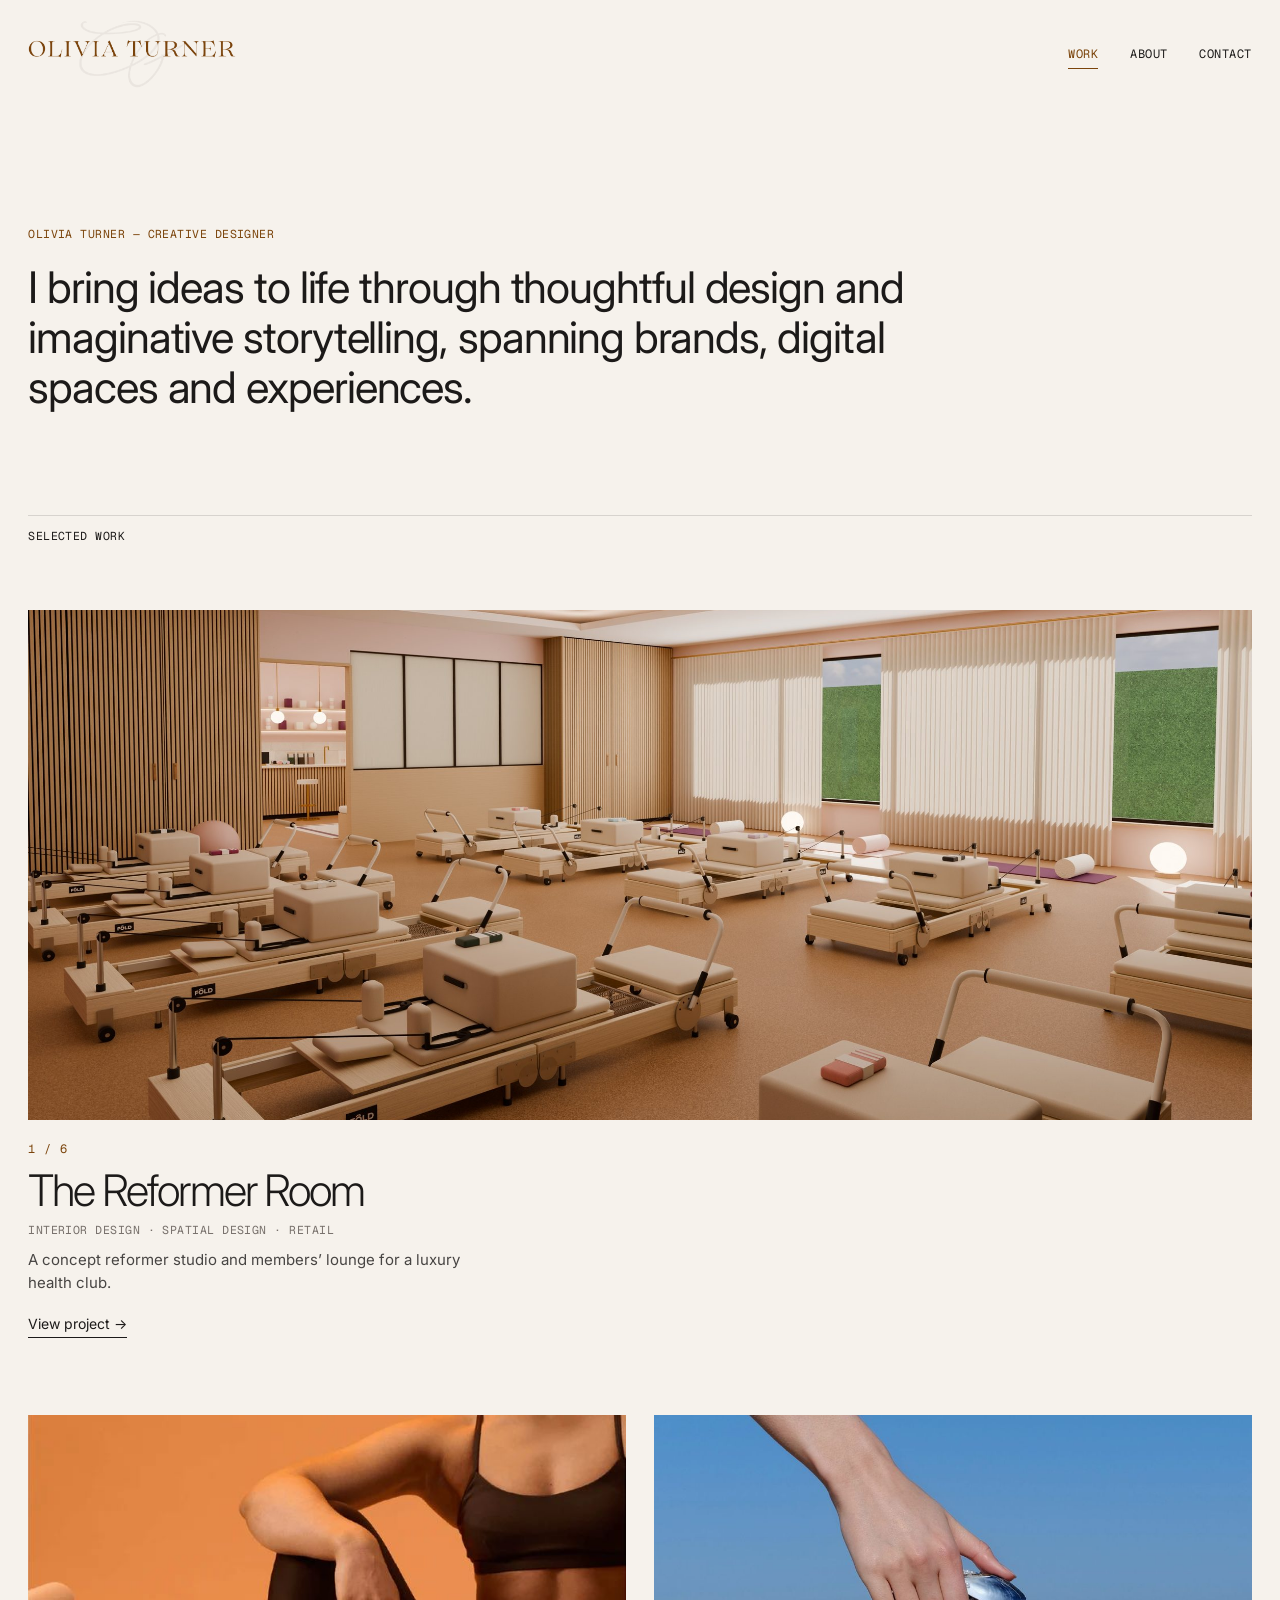
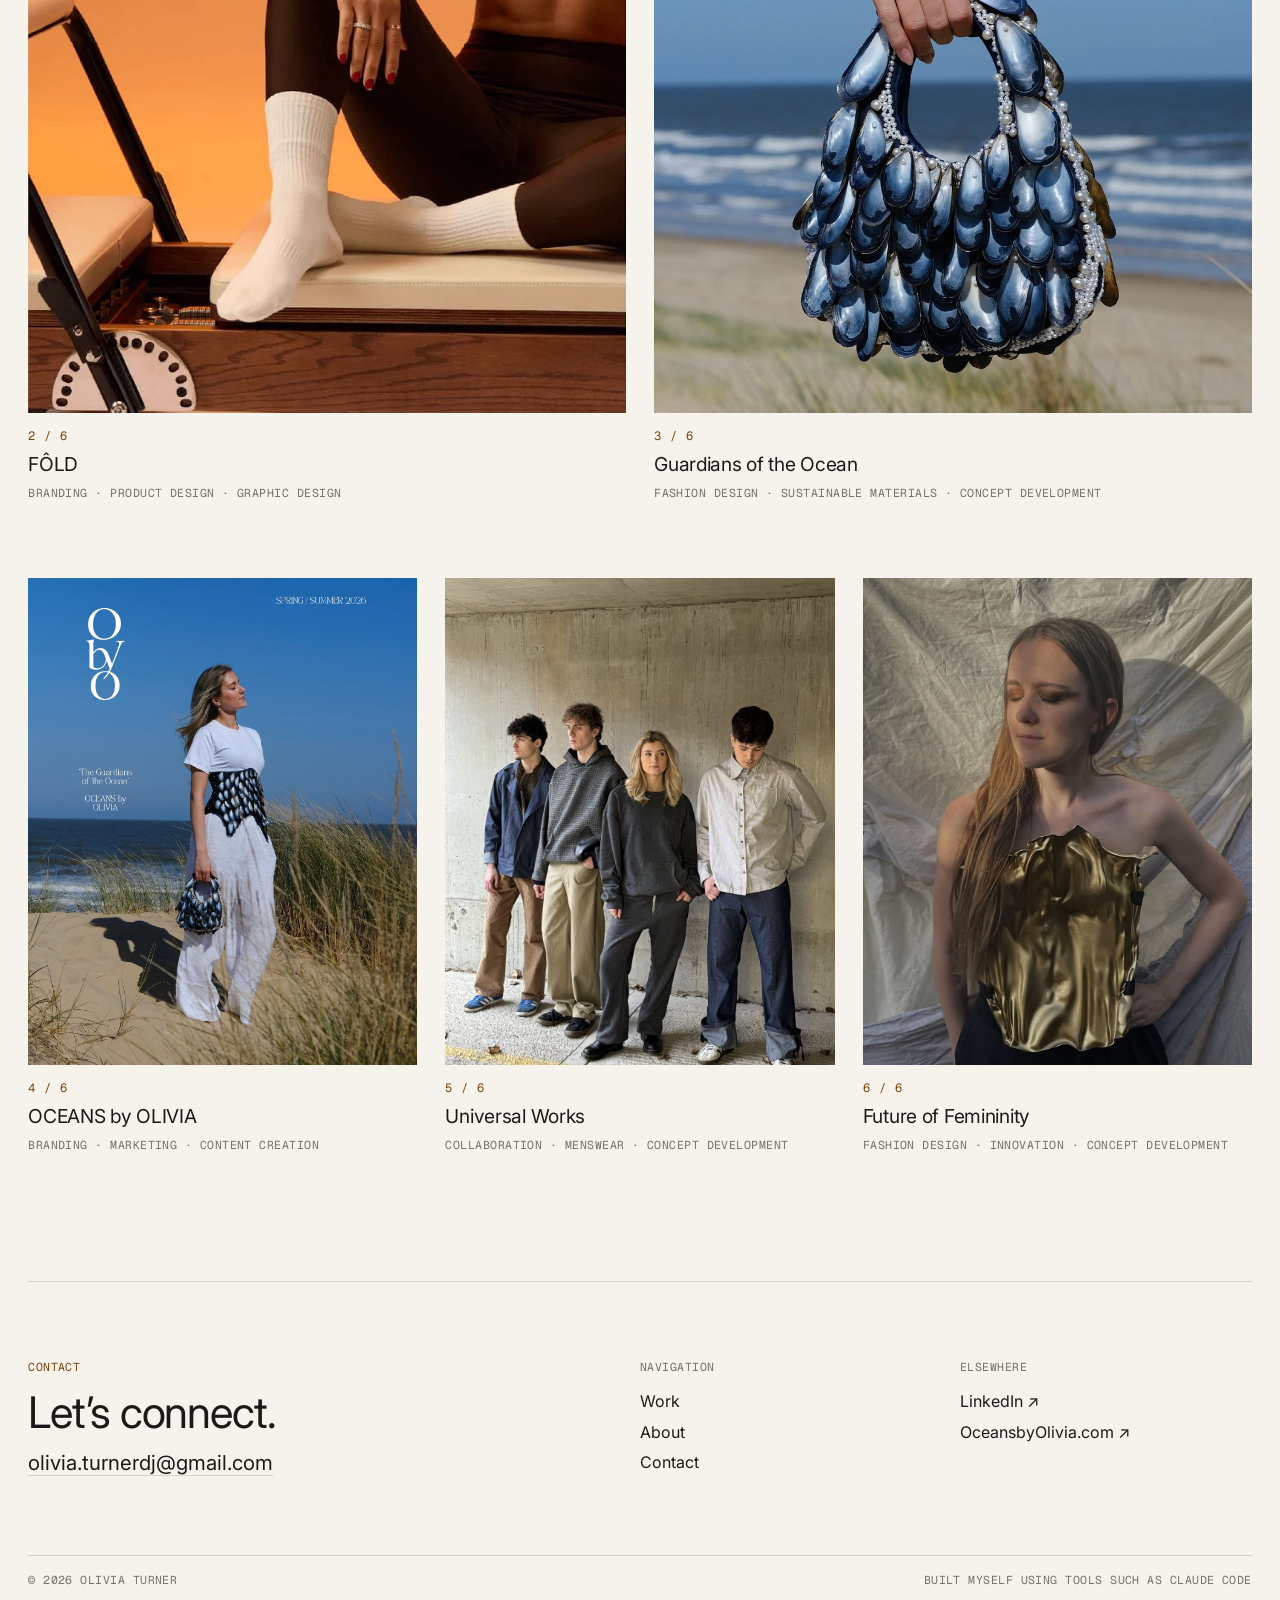
==== commit 87ab5f21: "Add The Reformer Room and redesign the homepage - New interior design case study, The Reformer Room " ====
--- a/index.html
+++ b/index.html
@@ -40,59 +40,65 @@
     <section class="work wrap" id="work" aria-labelledby="workLabel">
       <div class="section-head">
         <h2 class="label" id="workLabel">Selected work</h2>
-        <span class="label label--muted">05</span>
       </div>
-      <!-- Each cover links to its own page in work/<slug>/. Keep this order the
-           same as PROJECT_ORDER in js/projects.js. The first two covers
-           (class "cover--lead") are shown larger. Cover images live in covers/
-           — <slug>.jpg, plus <slug>-hover.jpg which fades in on mouse hover. -->
+      <!-- Homepage: one featured project (large landscape image + text), then the
+           other projects in a grid — the first two at half width (square), the
+           next three at a third (4:5). Keep the order — and the "1 / 6" numbers — the same as
+           PROJECT_ORDER in js/projects.js (the featured project is 1).
+           Cover images live in covers/ — <slug>.jpg, plus <slug>-hover.jpg which
+           fades in on mouse hover. The featured project uses a landscape render, and its hover image is
+           the 3D model cutaway of the whole floorplan. -->
+      <a class="feature" href="work/reformer-room/">
+        <span class="feature-media">
+          <img src="project_reformer_room/studio-hero.jpg" alt="" />
+          <img class="cover-alt feature-plan" src="project_reformer_room/model-cutaway.jpg" alt="" loading="lazy" />
+        </span>
+        <span class="feature-text">
+          <span class="cover-num">1 / 6</span>
+          <span class="feature-title">The Reformer Room</span>
+          <span class="label label--muted">Interior Design · Spatial Design · Retail</span>
+          <span class="feature-desc">A concept reformer studio and members’ lounge for a luxury health club.</span>
+          <span class="feature-link">View project <span aria-hidden="true">→</span></span>
+        </span>
+      </a>
+
       <div class="work-grid">
-        <a class="cover cover--lead" href="work/fold/">
-          <span class="cover-media">
-            <img src="covers/fold.jpg" alt="" />
-            <img class="cover-alt" src="covers/fold-hover.jpg" alt="" loading="lazy" />
-          </span>
+        <a class="cover cover--half" href="work/fold/">
+          <span class="cover-media"><img src="covers/fold.jpg" alt="" loading="lazy" style="object-position: 50% 30%" /><img class="cover-alt" src="covers/fold-hover.jpg" alt="" loading="lazy" /></span>
           <span class="cover-info">
+            <span class="cover-num">2 / 6</span>
             <span class="cover-title">FÔLD</span>
             <span class="label label--muted">Branding · Product Design · Graphic Design</span>
           </span>
         </a>
-        <a class="cover cover--lead" href="work/guardians-of-the-ocean/">
-          <span class="cover-media">
-            <img src="covers/guardians-of-the-ocean.jpg" alt="" />
-            <img class="cover-alt" src="covers/guardians-of-the-ocean-hover.jpg" alt="" loading="lazy" />
-          </span>
+        <a class="cover cover--half" href="work/guardians-of-the-ocean/">
+          <span class="cover-media"><img src="covers/guardians-of-the-ocean.jpg" alt="" loading="lazy" style="object-position: 50% 30%" /><img class="cover-alt" src="covers/guardians-of-the-ocean-hover.jpg" alt="" loading="lazy" /></span>
           <span class="cover-info">
+            <span class="cover-num">3 / 6</span>
             <span class="cover-title">Guardians of the Ocean</span>
             <span class="label label--muted">Fashion Design · Sustainable Materials · Concept Development</span>
           </span>
         </a>
-        <a class="cover" href="work/oceans-by-olivia/">
-          <span class="cover-media">
-            <img src="covers/oceans-by-olivia.jpg" alt="" loading="lazy" style="object-position: 50% 0" />
-            <img class="cover-alt" src="covers/oceans-by-olivia-hover.jpg" alt="" loading="lazy" />
-          </span>
+        <a class="cover cover--third" href="work/oceans-by-olivia/">
+          <span class="cover-media"><img src="covers/oceans-by-olivia.jpg" alt="" loading="lazy" style="object-position: 50% 30%" /><img class="cover-alt" src="covers/oceans-by-olivia-hover.jpg" alt="" loading="lazy" /></span>
           <span class="cover-info">
+            <span class="cover-num">4 / 6</span>
             <span class="cover-title">OCEANS by OLIVIA</span>
             <span class="label label--muted">Branding · Marketing · Content Creation</span>
           </span>
         </a>
-        <a class="cover" href="work/universal-works/">
-          <span class="cover-media">
-            <img src="covers/universal-works.jpg" alt="" loading="lazy" />
-            <img class="cover-alt" src="covers/universal-works-hover.jpg" alt="" loading="lazy" />
-          </span>
+        <a class="cover cover--third" href="work/universal-works/">
+          <span class="cover-media"><img src="covers/universal-works.jpg" alt="" loading="lazy" style="object-position: 50% 30%" /><img class="cover-alt" src="covers/universal-works-hover.jpg" alt="" loading="lazy" /></span>
           <span class="cover-info">
+            <span class="cover-num">5 / 6</span>
             <span class="cover-title">Universal Works</span>
             <span class="label label--muted">Collaboration · Menswear · Concept Development</span>
           </span>
         </a>
-        <a class="cover" href="work/future-of-femininity/">
-          <span class="cover-media">
-            <img src="covers/future-of-femininity.jpg" alt="" loading="lazy" />
-            <img class="cover-alt" src="covers/future-of-femininity-hover.jpg" alt="" loading="lazy" />
-          </span>
+        <a class="cover cover--third" href="work/future-of-femininity/">
+          <span class="cover-media"><img src="covers/future-of-femininity.jpg" alt="" loading="lazy" style="object-position: 50% 30%" /><img class="cover-alt" src="covers/future-of-femininity-hover.jpg" alt="" loading="lazy" /></span>
           <span class="cover-info">
+            <span class="cover-num">6 / 6</span>
             <span class="cover-title">Future of Femininity</span>
             <span class="label label--muted">Fashion Design · Innovation · Concept Development</span>
           </span>
--- a/css/style.css
+++ b/css/style.css
@@ -170,20 +170,68 @@
   scroll-margin-top: 104px; /* keep "Selected work" clear of the sticky header */
 }
 
+/* Featured project: a large landscape image with its text underneath. */
+.feature {
+  display: block;
+  padding-top: clamp(16px, 3vw, 40px);
+}
+
+.feature-media {
+  position: relative;
+  display: block;
+  aspect-ratio: 12 / 5;
+  overflow: hidden;
+  background: var(--panel);
+}
+
+.feature-text {
+  display: flex;
+  flex-direction: column;
+  gap: 10px;
+  max-width: 44em;
+  padding-top: 20px;
+}
+
+.feature-title {
+  font-size: clamp(30px, 3.4vw, 50px);
+  font-weight: 300;
+  line-height: 1;
+  letter-spacing: -0.045em;
+  transition: color 0.2s;
+}
+
+.feature-desc {
+  max-width: 30em;
+  font-size: 15px;
+  line-height: 1.55;
+  opacity: 0.8;
+}
+
+.feature-link {
+  align-self: flex-start;
+  margin-top: 8px;
+  padding-bottom: 3px;
+  border-bottom: 1px solid currentColor;
+  font-size: 14px;
+  transition: color 0.2s;
+}
+
+/* The other projects: two at half width (square), then three at a third (4:5). */
 .work-grid {
   display: grid;
   grid-template-columns: repeat(6, minmax(0, 1fr));
-  gap: 56px var(--gap);
-}
-
-/* First two (FÔLD, OCEANS by OLIVIA) lead at half width; the rest at a third.
-   All covers are 4:5 portrait. */
+  gap: clamp(48px, 6vw, 88px) var(--gutter);
+  margin-top: clamp(56px, 6vw, 96px);
+}
+
 .cover {
+  display: block;
+}
+.cover--half {
+  grid-column: span 3;
+}
+.cover--third {
   grid-column: span 2;
-  display: block;
-}
-.cover--lead {
-  grid-column: span 3;
 }
 
 .cover-media {
@@ -193,8 +241,12 @@
   overflow: hidden;
   background: var(--panel);
 }
-
-.cover-media img {
+.cover--half .cover-media {
+  aspect-ratio: 1 / 1;
+}
+
+.cover-media img,
+.feature-media img {
   position: absolute;
   inset: 0;
   width: 100%;
@@ -203,32 +255,50 @@
   transition: opacity 0.5s ease, transform 0.9s cubic-bezier(0.2, 0.7, 0.2, 1);
 }
 
-.cover-media .cover-alt {
+.cover-alt {
   opacity: 0;
 }
 
+/* Featured hover image: the whole-floor model cutaway, shown uncropped on
+   white (its own background colour) so no part of the plan is cut off. */
+.feature-media .feature-plan {
+  object-fit: contain;
+  background: #fff;
+}
+
 .cover-info {
   display: flex;
   flex-direction: column;
-  gap: 4px;
-  padding-top: 12px;
+  gap: 5px;
+  padding-top: 14px;
 }
 
 .cover-title {
-  font-size: 17px;
-  font-weight: 500;
-  letter-spacing: -0.01em;
+  font-size: clamp(18px, 1.5vw, 22px);
+  font-weight: 400;
+  letter-spacing: -0.015em;
   transition: color 0.2s;
 }
 
+.cover-num {
+  font-family: "Geist Mono", ui-monospace, monospace;
+  font-size: 12px;
+  letter-spacing: 0.08em;
+  color: var(--accent);
+}
+
 @media (hover: hover) {
-  .cover:hover .cover-media img {
+  .cover:hover .cover-media img,
+  .feature:hover .feature-media img {
     transform: scale(1.02);
   }
-  .cover:hover .cover-media .cover-alt {
+  .cover:hover .cover-alt,
+  .feature:hover .cover-alt {
     opacity: 1;
   }
-  .cover:hover .cover-title {
+  .cover:hover .cover-title,
+  .feature:hover .feature-title,
+  .feature:hover .feature-link {
     color: var(--accent);
   }
 }
@@ -464,6 +534,11 @@
   padding-bottom: clamp(48px, 7vw, 104px);
 }
 
+/* Rows linked to directly (#id) stop clear of the sticky header. */
+.p-row[id] {
+  scroll-margin-top: 110px;
+}
+
 .p-row + .p-row {
   margin-top: var(--gap);
 }
@@ -695,21 +770,6 @@
 
 /* ─────────────────────────────── Tablet */
 @media (max-width: 960px) {
-  .work-grid {
-    grid-template-columns: repeat(2, minmax(0, 1fr));
-    gap: 40px var(--gap);
-  }
-  .cover {
-    grid-column: span 1;
-  }
-  /* FÔLD leads full width; the other four sit two by two. */
-  .cover:first-child {
-    grid-column: 1 / -1;
-  }
-  .cover:first-child .cover-media {
-    aspect-ratio: 3 / 2;
-  }
-
   .p-facts {
     grid-template-columns: repeat(2, minmax(0, 1fr));
   }
@@ -740,11 +800,18 @@
     font-size: 11px;
   }
 
+  /* One column; the featured image becomes 4:3, the covers 4:5. */
+  .feature-media {
+    aspect-ratio: 4 / 3;
+  }
   .work-grid {
     grid-template-columns: 1fr;
   }
-  .cover:first-child .cover-media,
-  .cover-media {
+  .cover--half,
+  .cover--third {
+    grid-column: 1;
+  }
+  .cover--half .cover-media {
     aspect-ratio: 4 / 5;
   }
 
